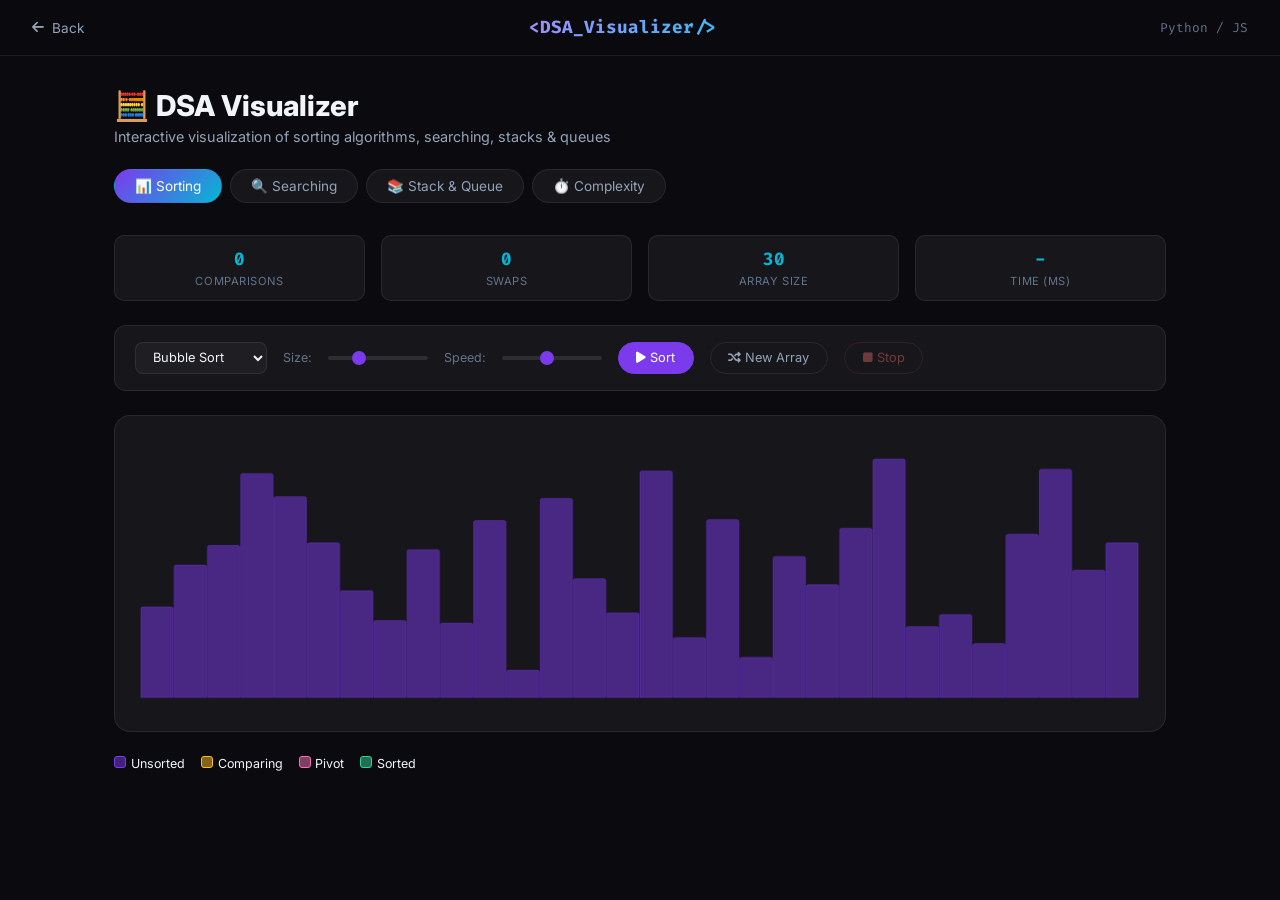
==== projects/dsa-visualizer.html @ 161eb7ef "Initial portfolio commit" ====
<!DOCTYPE html>
<html lang="en">
<head>
  <meta charset="UTF-8"/>
  <meta name="viewport" content="width=device-width, initial-scale=1.0"/>
  <title>DSA Visualizer | Ganesh Kumar</title>
  <link href="https://fonts.googleapis.com/css2?family=Inter:wght@300;400;500;600;700;800&family=Fira+Code:wght@400;500&display=swap" rel="stylesheet"/>
  <link rel="stylesheet" href="https://cdnjs.cloudflare.com/ajax/libs/font-awesome/6.5.1/css/all.min.css"/>
  <style>
    :root{--bg:#0a0a0f;--bg2:#0f0f1a;--card:rgba(255,255,255,0.05);--border:rgba(255,255,255,0.08);--a1:#7c3aed;--a2:#06b6d4;--a3:#f472b6;--text:#f1f5f9;--sub:#94a3b8;--muted:#64748b}
    *{box-sizing:border-box;margin:0;padding:0}
    body{font-family:'Inter',sans-serif;background:var(--bg);color:var(--text);min-height:100vh}
    header{background:rgba(10,10,15,.9);border-bottom:1px solid var(--border);padding:1rem 2rem;display:flex;align-items:center;justify-content:space-between;position:sticky;top:0;z-index:100;-webkit-backdrop-filter:blur(20px);backdrop-filter:blur(20px)}
    .logo{font-family:'Fira Code',monospace;font-size:1.1rem;font-weight:700;background:linear-gradient(135deg,#a78bfa,#38bdf8);-webkit-background-clip:text;background-clip:text;-webkit-text-fill-color:transparent}
    .back-btn{display:flex;align-items:center;gap:.5rem;color:var(--sub);font-size:.85rem;text-decoration:none;transition:color .3s}
    .back-btn:hover{color:var(--a2)}
    main{max-width:1100px;margin:0 auto;padding:2rem 1.5rem}

    .tabs{display:flex;gap:.5rem;margin-bottom:2rem;flex-wrap:wrap}
    .tab{padding:.5rem 1.25rem;border-radius:100px;border:1px solid var(--border);background:var(--card);color:var(--sub);font-size:.85rem;cursor:pointer;transition:all .3s;font-family:'Inter',sans-serif}
    .tab.active,.tab:hover{background:linear-gradient(135deg,var(--a1),var(--a2));color:#fff;border-color:transparent}

    .panel{display:none}.panel.active{display:block}

    /* Controls */
    .ctrl-bar{display:flex;align-items:center;gap:1rem;flex-wrap:wrap;margin-bottom:1.5rem;background:var(--card);border:1px solid var(--border);border-radius:12px;padding:1rem 1.25rem}
    .ctrl-btn{padding:.45rem 1.1rem;border-radius:100px;border:1px solid var(--border);background:none;color:var(--sub);font-size:.8rem;cursor:pointer;transition:all .2s;font-family:'Inter',sans-serif}
    .ctrl-btn:hover,.ctrl-btn.run{background:var(--a1);color:#fff;border-color:var(--a1)}
    .ctrl-btn:disabled{opacity:.4;cursor:not-allowed}
    .ctrl-btn.danger{border-color:rgba(248,113,113,.3);color:#f87171}
    .ctrl-btn.danger:hover{background:#f87171;border-color:#f87171;color:#fff}
    label.ctrl-lbl{font-size:.78rem;color:var(--muted)}
    input[type=range]{-webkit-appearance:none;appearance:none;height:4px;border-radius:100px;background:rgba(255,255,255,.1);cursor:pointer;width:100px}
    input[type=range]::-webkit-slider-thumb{-webkit-appearance:none;appearance:none;width:14px;height:14px;border-radius:50%;background:var(--a1)}

    /* Sorting vis */
    .sort-canvas-wrap{background:var(--card);border:1px solid var(--border);border-radius:16px;padding:1.5rem;margin-bottom:1.5rem;overflow:hidden}
    #sortCanvas{display:block;width:100%}

    /* Code block */
    .code-block{background:#0d1117;border:1px solid var(--border);border-radius:12px;padding:1.25rem;font-family:'Fira Code',monospace;font-size:.8rem;line-height:1.7;overflow-x:auto;position:relative;margin-bottom:1.5rem}
    .code-block pre{white-space:pre;color:#c9d1d9}
    .kw{color:#ff7b72}.fn{color:#d2a8ff}.cm{color:#8b949e;font-style:italic}.str{color:#a5d6ff}.num{color:#79c0ff}.op{color:#ff7b72}

    /* Stats */
    .algo-stats{display:grid;grid-template-columns:repeat(4,1fr);gap:1rem;margin-bottom:1.5rem}
    .a-stat{background:var(--card);border:1px solid var(--border);border-radius:10px;padding:.75rem 1rem;text-align:center}
    .a-val{font-size:1.1rem;font-weight:700;font-family:'Fira Code',monospace;color:var(--a2)}
    .a-lbl{font-size:.7rem;color:var(--muted);text-transform:uppercase;letter-spacing:.05em;margin-top:.2rem}

    /* Search / Linked List / Stack */
    .ds-canvas{background:var(--card);border:1px solid var(--border);border-radius:16px;padding:1.5rem;min-height:200px;display:flex;align-items:center;justify-content:center;flex-wrap:wrap;gap:1rem;margin-bottom:1.5rem}
    .node{display:flex;flex-direction:column;align-items:center;gap:.4rem}
    .node-box{width:54px;height:54px;border-radius:10px;background:rgba(124,58,237,.15);border:2px solid rgba(124,58,237,.4);display:flex;align-items:center;justify-content:center;font-size:1.1rem;font-weight:700;font-family:'Fira Code',monospace;transition:all .4s;color:var(--text)}
    .node-box.comparing{background:rgba(251,191,36,.2);border-color:#fbbf24;color:#fbbf24;transform:scale(1.15)}
    .node-box.found{background:rgba(52,211,153,.2);border-color:#34d399;color:#34d399;transform:scale(1.2)}
    .node-box.pivot{background:rgba(244,114,182,.2);border-color:#f472b6;color:#f472b6}
    .node-idx{font-size:.65rem;color:var(--muted);font-family:'Fira Code',monospace}
    .arrow{color:var(--a2);font-size:1.2rem;display:flex;align-items:center}

    /* Complexity table */
    .complexity-table{width:100%;border-collapse:collapse;font-size:.82rem;background:var(--card);border:1px solid var(--border);border-radius:12px;overflow:hidden}
    .complexity-table th{background:rgba(124,58,237,.1);color:var(--sub);padding:.65rem 1rem;text-align:left;font-weight:600;font-size:.75rem;text-transform:uppercase;letter-spacing:.05em}
    .complexity-table td{padding:.6rem 1rem;border-top:1px solid var(--border);color:var(--sub)}
    .complexity-table td:first-child{color:var(--text);font-weight:600}
    .tc-good{color:#34d399!important}.tc-avg{color:#fbbf24!important}.tc-bad{color:#f87171!important}

    /* Additional Utility Classes */
    .header-sub{font-size:.8rem;color:var(--muted);font-family:'Fira Code',monospace}
    .page-header{margin-bottom:1.5rem}
    .page-title{font-size:1.8rem;font-weight:800;margin-bottom:.3rem}
    .page-subtitle{color:var(--sub);font-size:.9rem}
    .ctrl-select{background:rgba(255,255,255,.04);border:1px solid var(--border);color:var(--text);padding:.4rem .8rem;border-radius:8px;font-family:'Inter',sans-serif;font-size:.8rem}
    .ctrl-input{background:rgba(255,255,255,.04);border:1px solid var(--border);color:var(--text);padding:.4rem .8rem;border-radius:8px;font-family:'Fira Code',monospace;font-size:.8rem;outline:none}
    .input-target{width:120px}
    .input-sq{width:90px}
    .legend-bar{display:flex;gap:1rem;flex-wrap:wrap;font-size:.78rem;margin-bottom:1rem}
    .legend-dot{display:inline-block;width:12px;height:12px;border-radius:3px;margin-right:.3rem}
    .dot-unsorted{background:rgba(124,58,237,.5);border:1px solid var(--a1)}
    .dot-comparing{background:rgba(251,191,36,.5);border:1px solid #fbbf24}
    .dot-pivot{background:rgba(244,114,182,.5);border:1px solid #f472b6}
    .dot-sorted{background:rgba(52,211,153,.5);border:1px solid #34d399}
    .search-vis-container{min-height:140px}
    .search-msg{text-align:center;font-family:'Fira Code',monospace;font-size:.85rem;color:var(--sub);margin-bottom:1rem;min-height:1.5rem}
    .sq-grid{display:grid;grid-template-columns:1fr 1fr;gap:2rem}
    .sec-subheading{font-size:1rem;font-weight:700;margin-bottom:1rem}
    .stack-vis{display:flex;flex-direction:column-reverse;align-items:center;gap:.4rem;min-height:240px;background:var(--card);border:1px solid var(--border);border-radius:12px;padding:1rem;justify-content:flex-start}
    .queue-vis{display:flex;align-items:center;gap:.4rem;min-height:80px;background:var(--card);border:1px solid var(--border);border-radius:12px;padding:1rem;flex-wrap:wrap}
    .sq-msg{text-align:center;font-size:.8rem;color:var(--sub);margin-top:.5rem;font-family:'Fira Code',monospace}
    .op-ref-box{margin-top:1.5rem;padding:1rem;background:var(--card);border:1px solid var(--border);border-radius:12px}
    .op-ref-title{font-size:.8rem;color:var(--muted);margin-bottom:.75rem;font-family:'Fira Code',monospace}
    .op-ref-code{font-family:'Fira Code',monospace;font-size:.78rem;color:#c9d1d9;line-height:1.8}
    .code-kw{color:#ff7b72}
    .code-cm{color:#8b949e}
    .code-fn{color:#d2a8ff}

    @media(max-width:600px){.algo-stats{grid-template-columns:repeat(2,1fr)}.sq-grid{grid-template-columns:1fr}}
  </style>
</head>
<body>
<header>
  <a href="../index.html" class="back-btn"><i class="fas fa-arrow-left"></i> Back</a>
  <span class="logo">&lt;DSA_Visualizer/&gt;</span>
  <span class="header-sub">Python / JS</span>
</header>

<main>
  <div class="page-header">
    <h1 class="page-title">🧮 DSA Visualizer</h1>
    <p class="page-subtitle">Interactive visualization of sorting algorithms, searching, stacks & queues</p>
  </div>

  <div class="tabs">
    <button class="tab active" onclick="switchTab('sort',this)">📊 Sorting</button>
    <button class="tab" onclick="switchTab('search',this)">🔍 Searching</button>
    <button class="tab" onclick="switchTab('stack',this)">📚 Stack & Queue</button>
    <button class="tab" onclick="switchTab('complexity',this)">⏱️ Complexity</button>
  </div>

  <!-- SORTING -->
  <div id="panel-sort" class="panel active">
    <div class="algo-stats">
      <div class="a-stat"><div class="a-val" id="comparisons">0</div><div class="a-lbl">Comparisons</div></div>
      <div class="a-stat"><div class="a-val" id="swaps">0</div><div class="a-lbl">Swaps</div></div>
      <div class="a-stat"><div class="a-val" id="arraySize">30</div><div class="a-lbl">Array Size</div></div>
      <div class="a-stat"><div class="a-val" id="sortTime">-</div><div class="a-lbl">Time (ms)</div></div>
    </div>
    <div class="ctrl-bar">
      <select id="algoSelect" class="ctrl-select" title="Sorting Algorithm">
        <option value="bubble">Bubble Sort</option>
        <option value="selection">Selection Sort</option>
        <option value="insertion">Insertion Sort</option>
        <option value="merge">Merge Sort</option>
        <option value="quick">Quick Sort</option>
      </select>
      <label for="sizeRange" class="ctrl-lbl">Size:</label>
      <input type="range" id="sizeRange" min="10" max="80" value="30" title="Array Size" placeholder="30" oninput="document.getElementById('arraySize').textContent=this.value;generateArray()"/>
      <label for="speedRange" class="ctrl-lbl">Speed:</label>
      <input type="range" id="speedRange" min="1" max="10" value="5" title="Animation Speed" placeholder="5"/>
      <button class="ctrl-btn run" id="btnSort" onclick="startSort()"><i class="fas fa-play"></i> Sort</button>
      <button class="ctrl-btn" onclick="generateArray()"><i class="fas fa-random"></i> New Array</button>
      <button class="ctrl-btn danger" id="btnStop" onclick="stopSort()" disabled><i class="fas fa-stop"></i> Stop</button>
    </div>
    <div class="sort-canvas-wrap"><canvas id="sortCanvas" height="280"></canvas></div>
    <div class="legend-bar">
      <span><span class="legend-dot dot-unsorted"></span>Unsorted</span>
      <span><span class="legend-dot dot-comparing"></span>Comparing</span>
      <span><span class="legend-dot dot-pivot"></span>Pivot</span>
      <span><span class="legend-dot dot-sorted"></span>Sorted</span>
    </div>
  </div>

  <!-- SEARCHING -->
  <div id="panel-search" class="panel">
    <div class="ctrl-bar">
      <select id="searchAlgo" class="ctrl-select" title="Search Algorithm">
        <option value="linear">Linear Search</option>
        <option value="binary">Binary Search</option>
      </select>
      <input id="searchTarget" type="number" placeholder="Target value" title="Target value" class="ctrl-input input-target"/>
      <button class="ctrl-btn run" onclick="startSearch()"><i class="fas fa-search"></i> Search</button>
      <button class="ctrl-btn" onclick="generateSearch()"><i class="fas fa-random"></i> New Array</button>
    </div>
    <div class="ds-canvas search-vis-container" id="searchVis"></div>
    <div id="searchMsg" class="search-msg"></div>
    <div class="code-block"><pre id="searchCode"></pre></div>
  </div>

  <!-- STACK & QUEUE -->
  <div id="panel-stack" class="panel">
    <div class="sq-grid">
      <div>
        <h3 class="sec-subheading">📚 Stack (LIFO)</h3>
        <div class="ctrl-bar">
          <input id="stackInput" type="number" placeholder="Value" title="Stack value" class="ctrl-input input-sq"/>
          <button class="ctrl-btn run" onclick="stackPush()">Push</button>
          <button class="ctrl-btn" onclick="stackPop()">Pop</button>
          <button class="ctrl-btn danger" onclick="stackClear()">Clear</button>
        </div>
        <div id="stackVis" class="stack-vis"></div>
        <div id="stackMsg" class="sq-msg"></div>
      </div>
      <div>
        <h3 class="sec-subheading">🎡 Queue (FIFO)</h3>
        <div class="ctrl-bar">
          <input id="queueInput" type="number" placeholder="Value" title="Queue value" class="ctrl-input input-sq"/>
          <button class="ctrl-btn run" onclick="enqueue()">Enqueue</button>
          <button class="ctrl-btn" onclick="dequeue()">Dequeue</button>
          <button class="ctrl-btn danger" onclick="queueClear()">Clear</button>
        </div>
        <div id="queueVis" class="queue-vis"></div>
        <div id="queueMsg" class="sq-msg"></div>
        <div class="op-ref-box">
          <div class="op-ref-title">// Stack operations</div>
          <div class="op-ref-code">
            <span class="code-kw">push</span>(x) → O(1)<br>
            <span class="code-kw">pop</span>() → O(1)<br>
            <span class="code-kw">peek</span>() → O(1)<br>
            <span class="code-kw">isEmpty</span>() → O(1)<br><br>
            <span class="code-cm">// Queue operations</span><br>
            <span class="code-fn">enqueue</span>(x) → O(1)<br>
            <span class="code-fn">dequeue</span>() → O(1)<br>
            <span class="code-fn">front</span>() → O(1)
          </div>
        </div>
      </div>
    </div>
  </div>

  <!-- COMPLEXITY -->
  <div id="panel-complexity" class="panel">
    <h3 class="sec-subheading">⏱️ Algorithm Complexity Reference</h3>
    <table class="complexity-table">
      <thead><tr><th>Algorithm</th><th>Best</th><th>Average</th><th>Worst</th><th>Space</th><th>Stable</th></tr></thead>
      <tbody>
        <tr><td>Bubble Sort</td><td class="tc-good">O(n)</td><td class="tc-bad">O(n²)</td><td class="tc-bad">O(n²)</td><td class="tc-good">O(1)</td><td>Yes</td></tr>
        <tr><td>Selection Sort</td><td class="tc-bad">O(n²)</td><td class="tc-bad">O(n²)</td><td class="tc-bad">O(n²)</td><td class="tc-good">O(1)</td><td>No</td></tr>
        <tr><td>Insertion Sort</td><td class="tc-good">O(n)</td><td class="tc-bad">O(n²)</td><td class="tc-bad">O(n²)</td><td class="tc-good">O(1)</td><td>Yes</td></tr>
        <tr><td>Merge Sort</td><td class="tc-avg">O(n log n)</td><td class="tc-avg">O(n log n)</td><td class="tc-avg">O(n log n)</td><td class="tc-avg">O(n)</td><td>Yes</td></tr>
        <tr><td>Quick Sort</td><td class="tc-avg">O(n log n)</td><td class="tc-avg">O(n log n)</td><td class="tc-bad">O(n²)</td><td class="tc-avg">O(log n)</td><td>No</td></tr>
        <tr><td>Linear Search</td><td class="tc-good">O(1)</td><td class="tc-avg">O(n)</td><td class="tc-bad">O(n)</td><td class="tc-good">O(1)</td><td>-</td></tr>
        <tr><td>Binary Search</td><td class="tc-good">O(1)</td><td class="tc-avg">O(log n)</td><td class="tc-avg">O(log n)</td><td class="tc-good">O(1)</td><td>-</td></tr>
        <tr><td>Stack Push/Pop</td><td class="tc-good">O(1)</td><td class="tc-good">O(1)</td><td class="tc-good">O(1)</td><td class="tc-avg">O(n)</td><td>-</td></tr>
        <tr><td>Queue Enq/Deq</td><td class="tc-good">O(1)</td><td class="tc-good">O(1)</td><td class="tc-good">O(1)</td><td class="tc-avg">O(n)</td><td>-</td></tr>
      </tbody>
    </table>
  </div>
</main>

<script>
// ---- TAB ----
function switchTab(id, btn) {
  document.querySelectorAll('.panel').forEach(p => p.classList.remove('active'));
  document.querySelectorAll('.tab').forEach(b => b.classList.remove('active'));
  document.getElementById('panel-'+id).classList.add('active');
  btn.classList.add('active');
}

// ---- SORTING ----
let arr = [], sortRunning = false, stopFlag = false;
let cmp = 0, sw = 0;

function generateArray() {
  const n = +document.getElementById('sizeRange').value;
  arr = Array.from({length:n}, () => Math.floor(Math.random() * 260) + 20);
  cmp = 0; sw = 0;
  document.getElementById('comparisons').textContent = '0';
  document.getElementById('swaps').textContent = '0';
  document.getElementById('sortTime').textContent = '-';
  drawBars(arr, [], [], []);
}

function drawBars(a, comparing, pivots, sorted) {
  const canvas = document.getElementById('sortCanvas');
  const W = canvas.parentElement.clientWidth || 700;
  canvas.width = W; canvas.height = 280;
  const ctx = canvas.getContext('2d');
  ctx.clearRect(0, 0, W, 280);
  const bw = (W - 4) / a.length;
  const maxV = Math.max(...a);
  a.forEach((v, i) => {
    const h = (v / maxV) * 250;
    const x = 2 + i * bw;
    const y = 270 - h;
    let clr = 'rgba(124,58,237,0.5)';
    if (sorted.includes(i)) clr = 'rgba(52,211,153,0.6)';
    else if (pivots.includes(i)) clr = 'rgba(244,114,182,0.6)';
    else if (comparing.includes(i)) clr = 'rgba(251,191,36,0.6)';
    ctx.fillStyle = clr;
    ctx.beginPath(); ctx.roundRect(x, y, Math.max(bw-1,1), h, [2,2,0,0]); ctx.fill();
    const stroke = sorted.includes(i)?'#34d399':pivots.includes(i)?'#f472b6':comparing.includes(i)?'#fbbf24':'rgba(124,58,237,0.4)';
    ctx.strokeStyle = stroke; ctx.lineWidth = 1;
    ctx.beginPath(); ctx.roundRect(x, y, Math.max(bw-1,1), h, [2,2,0,0]); ctx.stroke();
  });
}

function delay() { return new Promise(r => setTimeout(r, 110 - (+document.getElementById('speedRange').value * 10))); }

async function startSort() {
  if (sortRunning) return;
  const algo = document.getElementById('algoSelect').value;
  sortRunning = true; stopFlag = false;
  document.getElementById('btnSort').disabled = true;
  document.getElementById('btnStop').disabled = false;
  cmp = 0; sw = 0;
  const start = performance.now();
  const a = [...arr];
  const sorted = new Set();
  if (algo === 'bubble') await bubbleSort(a, sorted);
  else if (algo === 'selection') await selectionSort(a, sorted);
  else if (algo === 'insertion') await insertionSort(a, sorted);
  else if (algo === 'merge') { await mergeSort(a, 0, a.length-1, sorted); arr = a; }
  else if (algo === 'quick') { await quickSort(a, 0, a.length-1, sorted); arr = a; }
  if (!stopFlag) {
    arr = a;
    document.getElementById('sortTime').textContent = (performance.now()-start).toFixed(1);
    drawBars(arr, [], [], Array.from({length:arr.length},(_,i)=>i));
  }
  sortRunning = false;
  document.getElementById('btnSort').disabled = false;
  document.getElementById('btnStop').disabled = true;
}

function stopSort() { stopFlag = true; }

async function bubbleSort(a, sorted) {
  for (let i = 0; i < a.length && !stopFlag; i++) {
    for (let j = 0; j < a.length-i-1 && !stopFlag; j++) {
      cmp++; document.getElementById('comparisons').textContent = cmp;
      drawBars(a, [j,j+1], [], Array.from(sorted));
      await delay();
      if (a[j] > a[j+1]) { [a[j],a[j+1]]=[a[j+1],a[j]]; sw++; document.getElementById('swaps').textContent=sw; }
    }
    sorted.add(a.length-i-1);
  }
}

async function selectionSort(a, sorted) {
  for (let i = 0; i < a.length && !stopFlag; i++) {
    let minIdx = i;
    for (let j = i+1; j < a.length && !stopFlag; j++) {
      cmp++; document.getElementById('comparisons').textContent = cmp;
      drawBars(a, [j, minIdx], [], Array.from(sorted));
      await delay();
      if (a[j] < a[minIdx]) minIdx = j;
    }
    if (minIdx !== i) { [a[i],a[minIdx]]=[a[minIdx],a[i]]; sw++; document.getElementById('swaps').textContent=sw; }
    sorted.add(i);
  }
}

async function insertionSort(a, sorted) {
  sorted.add(0);
  for (let i = 1; i < a.length && !stopFlag; i++) {
    let key = a[i]; let j = i-1;
    while (j >= 0 && a[j] > key && !stopFlag) {
      cmp++; sw++; document.getElementById('comparisons').textContent=cmp; document.getElementById('swaps').textContent=sw;
      a[j+1] = a[j]; j--;
      drawBars(a, [j+1, i], [], Array.from(sorted)); await delay();
    }
    a[j+1] = key; sorted.add(i);
  }
}

async function mergeSort(a, l, r, sorted) {
  if (l >= r || stopFlag) return;
  const m = Math.floor((l+r)/2);
  await mergeSort(a, l, m, sorted);
  await mergeSort(a, m+1, r, sorted);
  const left = a.slice(l, m+1), right = a.slice(m+1, r+1);
  let i=0,j=0,k=l;
  while (i<left.length && j<right.length && !stopFlag) {
    cmp++; document.getElementById('comparisons').textContent=cmp;
    drawBars(a,[k],[],Array.from(sorted)); await delay();
    if (left[i]<=right[j]) a[k++]=left[i++]; else a[k++]=right[j++];
    sw++; document.getElementById('swaps').textContent=sw;
  }
  while (i<left.length && !stopFlag) a[k++]=left[i++];
  while (j<right.length && !stopFlag) a[k++]=right[j++];
  for (let x=l;x<=r;x++) sorted.add(x);
}

async function quickSort(a, lo, hi, sorted) {
  if (lo >= hi || stopFlag) return;
  let pivot = a[hi], i = lo-1;
  drawBars(a,[],[hi],Array.from(sorted)); await delay();
  for (let j=lo; j<hi && !stopFlag; j++) {
    cmp++; document.getElementById('comparisons').textContent=cmp;
    drawBars(a,[j],[hi],Array.from(sorted)); await delay();
    if (a[j]<pivot) { i++; [a[i],a[j]]=[a[j],a[i]]; sw++; document.getElementById('swaps').textContent=sw; }
  }
  [a[i+1],a[hi]]=[a[hi],a[i+1]]; sw++; document.getElementById('swaps').textContent=sw;
  sorted.add(i+1);
  await quickSort(a, lo, i, sorted);
  await quickSort(a, i+2, hi, sorted);
}

// ---- SEARCHING ----
let searchArr = [];
function generateSearch() {
  searchArr = Array.from({length:16},()=>Math.floor(Math.random()*100)+1).sort((a,b)=>a-b);
  renderSearchVis(searchArr,[],[]);
  document.getElementById('searchMsg').textContent='';
  document.getElementById('searchCode').textContent='// Select an algorithm and enter a target value to search';
}

function renderSearchVis(arr, comparing, found) {
  document.getElementById('searchVis').innerHTML = arr.map((v,i) => {
    let cls=''; if(found.includes(i)) cls='found'; else if(comparing.includes(i)) cls='comparing';
    return `<div class="node"><div class="node-box ${cls}">${v}</div><div class="node-idx">[${i}]</div></div>`;
  }).join('');
}

async function startSearch() {
  const target = +document.getElementById('searchTarget').value;
  if (!target) return;
  const algo = document.getElementById('searchAlgo').value;
  const a = searchArr;
  const codes = {
    linear:`# Linear Search — O(n)\ndef linear_search(arr, target):\n    for i in range(len(arr)):\n        if arr[i] == target:  # compare\n            return i\n    return -1`,
    binary:`# Binary Search — O(log n)\ndef binary_search(arr, target):\n    lo, hi = 0, len(arr) - 1\n    while lo <= hi:\n        mid = (lo + hi) // 2\n        if arr[mid] == target:\n            return mid\n        elif arr[mid] < target:\n            lo = mid + 1\n        else:\n            hi = mid - 1\n    return -1`
  };
  document.getElementById('searchCode').textContent = codes[algo];

  if (algo === 'linear') {
    let found = false;
    for (let i=0; i<a.length; i++) {
      renderSearchVis(a,[i],[]);
      await new Promise(r=>setTimeout(r,350));
      if (a[i]===target) { renderSearchVis(a,[],[i]); document.getElementById('searchMsg').textContent=`✅ Found ${target} at index [${i}]`; found=true; break; }
    }
    if (!found) { renderSearchVis(a,[],[]); document.getElementById('searchMsg').textContent=`❌ ${target} not found in array`; }
  } else {
    let lo=0, hi=a.length-1, found=false;
    while (lo<=hi) {
      const mid=Math.floor((lo+hi)/2);
      renderSearchVis(a,[lo,mid,hi],[]);
      await new Promise(r=>setTimeout(r,600));
      if (a[mid]===target) { renderSearchVis(a,[],[mid]); document.getElementById('searchMsg').textContent=`✅ Found ${target} at index [${mid}] — Binary Search`; found=true; break; }
      else if (a[mid]<target) lo=mid+1; else hi=mid-1;
    }
    if (!found) { renderSearchVis(a,[],[]); document.getElementById('searchMsg').textContent=`❌ ${target} not found`; }
  }
}

// ---- STACK ----
let stack = [];
function renderStack() {
  const vis = document.getElementById('stackVis');
  vis.innerHTML = stack.length===0
    ? '<div style="color:var(--muted);font-size:.8rem;font-family:Fira Code,monospace">Stack is empty</div>'
    : stack.map((v,i) => {
        const top = i === stack.length-1;
        return `<div class="node-box" style="${top?'border-color:#f472b6;color:#f472b6;background:rgba(244,114,182,.15)':''};width:80px">
          ${v}${top?'<span style="font-size:.55rem;display:block;color:#f472b6">TOP</span>':''}
        </div>`;
      }).reverse().join('');
}
function stackPush() {
  const v = +document.getElementById('stackInput').value;
  if (!v && v!==0) return;
  if (stack.length>=8) { document.getElementById('stackMsg').textContent='Stack overflow!'; return; }
  stack.push(v); renderStack();
  document.getElementById('stackMsg').textContent=`Pushed ${v} → stack size: ${stack.length}`;
  document.getElementById('stackInput').value='';
}
function stackPop() {
  if (!stack.length) { document.getElementById('stackMsg').textContent='Stack underflow!'; return; }
  const v = stack.pop(); renderStack();
  document.getElementById('stackMsg').textContent=`Popped ${v} → stack size: ${stack.length}`;
}
function stackClear() { stack=[]; renderStack(); document.getElementById('stackMsg').textContent='Stack cleared'; }

// ---- QUEUE ----
let queue = [];
function renderQueue() {
  const vis = document.getElementById('queueVis');
  vis.innerHTML = queue.length===0
    ? '<div style="color:var(--muted);font-size:.8rem;font-family:Fira Code,monospace">Queue is empty</div>'
    : queue.map((v,i) => {
        const isFront = i===0, isRear = i===queue.length-1;
        return `<div style="display:flex;align-items:center;gap:.3rem">
          <div class="node-box" style="${isFront?'border-color:#06b6d4;color:#06b6d4;background:rgba(6,182,212,.15)':isRear?'border-color:#f472b6;color:#f472b6;background:rgba(244,114,182,.15)':''};width:54px">
            ${v}${isFront?'<span style="font-size:.5rem;display:block">FRONT</span>':isRear?'<span style="font-size:.5rem;display:block">REAR</span>':''}
          </div>
          ${i<queue.length-1?'<i class="fas fa-arrow-right" style="color:var(--a2);font-size:.7rem"></i>':''}
        </div>`;
      }).join('');
}
function enqueue() {
  const v = +document.getElementById('queueInput').value;
  if (!v && v!==0) return;
  if (queue.length>=8) { document.getElementById('queueMsg').textContent='Queue is full!'; return; }
  queue.push(v); renderQueue();
  document.getElementById('queueMsg').textContent=`Enqueued ${v} at rear → size: ${queue.length}`;
  document.getElementById('queueInput').value='';
}
function dequeue() {
  if (!queue.length) { document.getElementById('queueMsg').textContent='Queue is empty!'; return; }
  const v = queue.shift(); renderQueue();
  document.getElementById('queueMsg').textContent=`Dequeued ${v} from front → size: ${queue.length}`;
}
function queueClear() { queue=[]; renderQueue(); document.getElementById('queueMsg').textContent='Queue cleared'; }

// Init
generateArray();
generateSearch();
renderStack(); renderQueue();
</script>
</body>
</html>
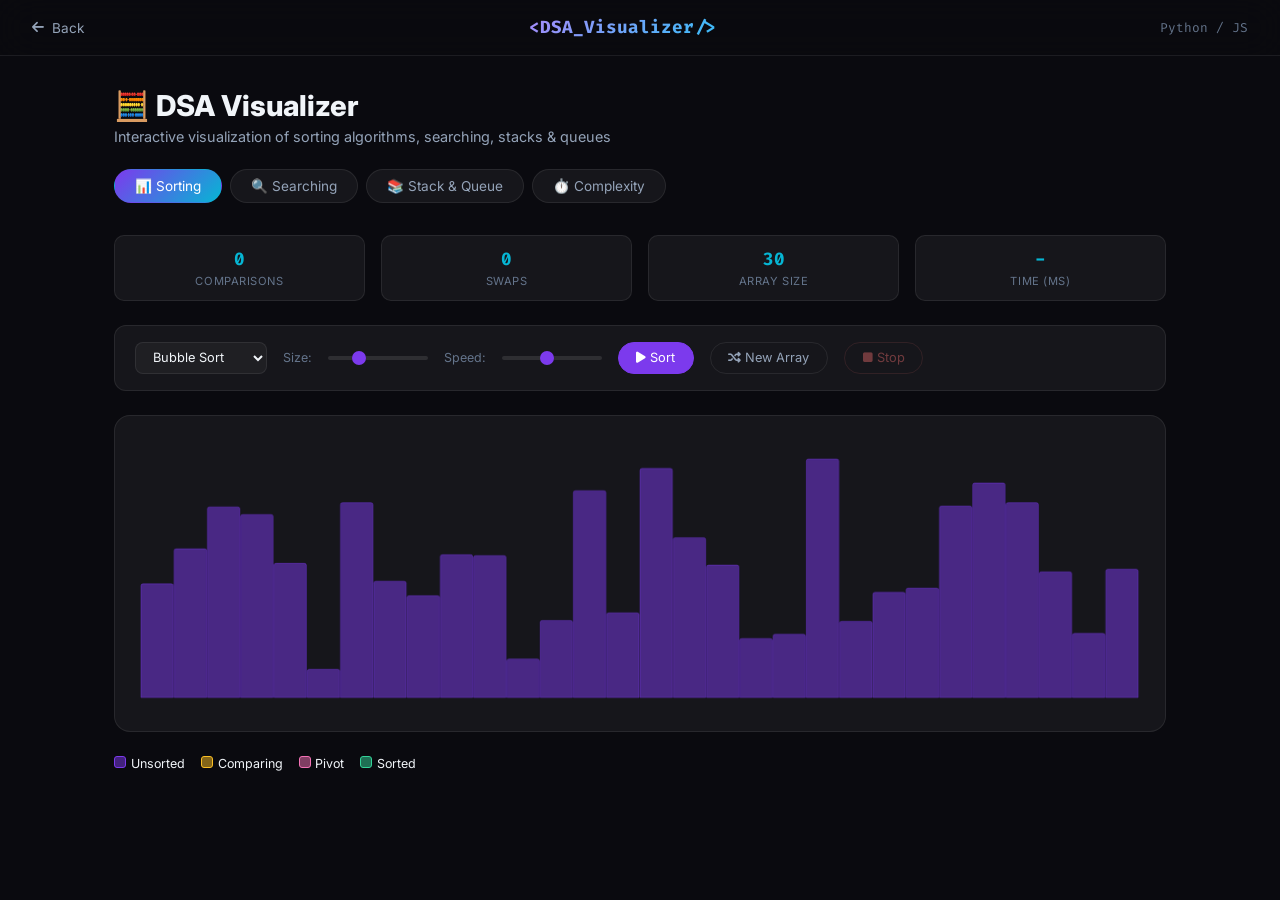
==== commit af218860: "Format code across all portfolio files" ====
--- a/projects/dsa-visualizer.html
+++ b/projects/dsa-visualizer.html
@@ -1,491 +1,1214 @@
-<!DOCTYPE html>
+<!doctype html>
 <html lang="en">
-<head>
-  <meta charset="UTF-8"/>
-  <meta name="viewport" content="width=device-width, initial-scale=1.0"/>
-  <title>DSA Visualizer | Ganesh Kumar</title>
-  <link href="https://fonts.googleapis.com/css2?family=Inter:wght@300;400;500;600;700;800&family=Fira+Code:wght@400;500&display=swap" rel="stylesheet"/>
-  <link rel="stylesheet" href="https://cdnjs.cloudflare.com/ajax/libs/font-awesome/6.5.1/css/all.min.css"/>
-  <style>
-    :root{--bg:#0a0a0f;--bg2:#0f0f1a;--card:rgba(255,255,255,0.05);--border:rgba(255,255,255,0.08);--a1:#7c3aed;--a2:#06b6d4;--a3:#f472b6;--text:#f1f5f9;--sub:#94a3b8;--muted:#64748b}
-    *{box-sizing:border-box;margin:0;padding:0}
-    body{font-family:'Inter',sans-serif;background:var(--bg);color:var(--text);min-height:100vh}
-    header{background:rgba(10,10,15,.9);border-bottom:1px solid var(--border);padding:1rem 2rem;display:flex;align-items:center;justify-content:space-between;position:sticky;top:0;z-index:100;-webkit-backdrop-filter:blur(20px);backdrop-filter:blur(20px)}
-    .logo{font-family:'Fira Code',monospace;font-size:1.1rem;font-weight:700;background:linear-gradient(135deg,#a78bfa,#38bdf8);-webkit-background-clip:text;background-clip:text;-webkit-text-fill-color:transparent}
-    .back-btn{display:flex;align-items:center;gap:.5rem;color:var(--sub);font-size:.85rem;text-decoration:none;transition:color .3s}
-    .back-btn:hover{color:var(--a2)}
-    main{max-width:1100px;margin:0 auto;padding:2rem 1.5rem}
-
-    .tabs{display:flex;gap:.5rem;margin-bottom:2rem;flex-wrap:wrap}
-    .tab{padding:.5rem 1.25rem;border-radius:100px;border:1px solid var(--border);background:var(--card);color:var(--sub);font-size:.85rem;cursor:pointer;transition:all .3s;font-family:'Inter',sans-serif}
-    .tab.active,.tab:hover{background:linear-gradient(135deg,var(--a1),var(--a2));color:#fff;border-color:transparent}
-
-    .panel{display:none}.panel.active{display:block}
-
-    /* Controls */
-    .ctrl-bar{display:flex;align-items:center;gap:1rem;flex-wrap:wrap;margin-bottom:1.5rem;background:var(--card);border:1px solid var(--border);border-radius:12px;padding:1rem 1.25rem}
-    .ctrl-btn{padding:.45rem 1.1rem;border-radius:100px;border:1px solid var(--border);background:none;color:var(--sub);font-size:.8rem;cursor:pointer;transition:all .2s;font-family:'Inter',sans-serif}
-    .ctrl-btn:hover,.ctrl-btn.run{background:var(--a1);color:#fff;border-color:var(--a1)}
-    .ctrl-btn:disabled{opacity:.4;cursor:not-allowed}
-    .ctrl-btn.danger{border-color:rgba(248,113,113,.3);color:#f87171}
-    .ctrl-btn.danger:hover{background:#f87171;border-color:#f87171;color:#fff}
-    label.ctrl-lbl{font-size:.78rem;color:var(--muted)}
-    input[type=range]{-webkit-appearance:none;appearance:none;height:4px;border-radius:100px;background:rgba(255,255,255,.1);cursor:pointer;width:100px}
-    input[type=range]::-webkit-slider-thumb{-webkit-appearance:none;appearance:none;width:14px;height:14px;border-radius:50%;background:var(--a1)}
-
-    /* Sorting vis */
-    .sort-canvas-wrap{background:var(--card);border:1px solid var(--border);border-radius:16px;padding:1.5rem;margin-bottom:1.5rem;overflow:hidden}
-    #sortCanvas{display:block;width:100%}
-
-    /* Code block */
-    .code-block{background:#0d1117;border:1px solid var(--border);border-radius:12px;padding:1.25rem;font-family:'Fira Code',monospace;font-size:.8rem;line-height:1.7;overflow-x:auto;position:relative;margin-bottom:1.5rem}
-    .code-block pre{white-space:pre;color:#c9d1d9}
-    .kw{color:#ff7b72}.fn{color:#d2a8ff}.cm{color:#8b949e;font-style:italic}.str{color:#a5d6ff}.num{color:#79c0ff}.op{color:#ff7b72}
-
-    /* Stats */
-    .algo-stats{display:grid;grid-template-columns:repeat(4,1fr);gap:1rem;margin-bottom:1.5rem}
-    .a-stat{background:var(--card);border:1px solid var(--border);border-radius:10px;padding:.75rem 1rem;text-align:center}
-    .a-val{font-size:1.1rem;font-weight:700;font-family:'Fira Code',monospace;color:var(--a2)}
-    .a-lbl{font-size:.7rem;color:var(--muted);text-transform:uppercase;letter-spacing:.05em;margin-top:.2rem}
-
-    /* Search / Linked List / Stack */
-    .ds-canvas{background:var(--card);border:1px solid var(--border);border-radius:16px;padding:1.5rem;min-height:200px;display:flex;align-items:center;justify-content:center;flex-wrap:wrap;gap:1rem;margin-bottom:1.5rem}
-    .node{display:flex;flex-direction:column;align-items:center;gap:.4rem}
-    .node-box{width:54px;height:54px;border-radius:10px;background:rgba(124,58,237,.15);border:2px solid rgba(124,58,237,.4);display:flex;align-items:center;justify-content:center;font-size:1.1rem;font-weight:700;font-family:'Fira Code',monospace;transition:all .4s;color:var(--text)}
-    .node-box.comparing{background:rgba(251,191,36,.2);border-color:#fbbf24;color:#fbbf24;transform:scale(1.15)}
-    .node-box.found{background:rgba(52,211,153,.2);border-color:#34d399;color:#34d399;transform:scale(1.2)}
-    .node-box.pivot{background:rgba(244,114,182,.2);border-color:#f472b6;color:#f472b6}
-    .node-idx{font-size:.65rem;color:var(--muted);font-family:'Fira Code',monospace}
-    .arrow{color:var(--a2);font-size:1.2rem;display:flex;align-items:center}
-
-    /* Complexity table */
-    .complexity-table{width:100%;border-collapse:collapse;font-size:.82rem;background:var(--card);border:1px solid var(--border);border-radius:12px;overflow:hidden}
-    .complexity-table th{background:rgba(124,58,237,.1);color:var(--sub);padding:.65rem 1rem;text-align:left;font-weight:600;font-size:.75rem;text-transform:uppercase;letter-spacing:.05em}
-    .complexity-table td{padding:.6rem 1rem;border-top:1px solid var(--border);color:var(--sub)}
-    .complexity-table td:first-child{color:var(--text);font-weight:600}
-    .tc-good{color:#34d399!important}.tc-avg{color:#fbbf24!important}.tc-bad{color:#f87171!important}
-
-    /* Additional Utility Classes */
-    .header-sub{font-size:.8rem;color:var(--muted);font-family:'Fira Code',monospace}
-    .page-header{margin-bottom:1.5rem}
-    .page-title{font-size:1.8rem;font-weight:800;margin-bottom:.3rem}
-    .page-subtitle{color:var(--sub);font-size:.9rem}
-    .ctrl-select{background:rgba(255,255,255,.04);border:1px solid var(--border);color:var(--text);padding:.4rem .8rem;border-radius:8px;font-family:'Inter',sans-serif;font-size:.8rem}
-    .ctrl-input{background:rgba(255,255,255,.04);border:1px solid var(--border);color:var(--text);padding:.4rem .8rem;border-radius:8px;font-family:'Fira Code',monospace;font-size:.8rem;outline:none}
-    .input-target{width:120px}
-    .input-sq{width:90px}
-    .legend-bar{display:flex;gap:1rem;flex-wrap:wrap;font-size:.78rem;margin-bottom:1rem}
-    .legend-dot{display:inline-block;width:12px;height:12px;border-radius:3px;margin-right:.3rem}
-    .dot-unsorted{background:rgba(124,58,237,.5);border:1px solid var(--a1)}
-    .dot-comparing{background:rgba(251,191,36,.5);border:1px solid #fbbf24}
-    .dot-pivot{background:rgba(244,114,182,.5);border:1px solid #f472b6}
-    .dot-sorted{background:rgba(52,211,153,.5);border:1px solid #34d399}
-    .search-vis-container{min-height:140px}
-    .search-msg{text-align:center;font-family:'Fira Code',monospace;font-size:.85rem;color:var(--sub);margin-bottom:1rem;min-height:1.5rem}
-    .sq-grid{display:grid;grid-template-columns:1fr 1fr;gap:2rem}
-    .sec-subheading{font-size:1rem;font-weight:700;margin-bottom:1rem}
-    .stack-vis{display:flex;flex-direction:column-reverse;align-items:center;gap:.4rem;min-height:240px;background:var(--card);border:1px solid var(--border);border-radius:12px;padding:1rem;justify-content:flex-start}
-    .queue-vis{display:flex;align-items:center;gap:.4rem;min-height:80px;background:var(--card);border:1px solid var(--border);border-radius:12px;padding:1rem;flex-wrap:wrap}
-    .sq-msg{text-align:center;font-size:.8rem;color:var(--sub);margin-top:.5rem;font-family:'Fira Code',monospace}
-    .op-ref-box{margin-top:1.5rem;padding:1rem;background:var(--card);border:1px solid var(--border);border-radius:12px}
-    .op-ref-title{font-size:.8rem;color:var(--muted);margin-bottom:.75rem;font-family:'Fira Code',monospace}
-    .op-ref-code{font-family:'Fira Code',monospace;font-size:.78rem;color:#c9d1d9;line-height:1.8}
-    .code-kw{color:#ff7b72}
-    .code-cm{color:#8b949e}
-    .code-fn{color:#d2a8ff}
-
-    @media(max-width:600px){.algo-stats{grid-template-columns:repeat(2,1fr)}.sq-grid{grid-template-columns:1fr}}
-  </style>
-</head>
-<body>
-<header>
-  <a href="../index.html" class="back-btn"><i class="fas fa-arrow-left"></i> Back</a>
-  <span class="logo">&lt;DSA_Visualizer/&gt;</span>
-  <span class="header-sub">Python / JS</span>
-</header>
-
-<main>
-  <div class="page-header">
-    <h1 class="page-title">🧮 DSA Visualizer</h1>
-    <p class="page-subtitle">Interactive visualization of sorting algorithms, searching, stacks & queues</p>
-  </div>
-
-  <div class="tabs">
-    <button class="tab active" onclick="switchTab('sort',this)">📊 Sorting</button>
-    <button class="tab" onclick="switchTab('search',this)">🔍 Searching</button>
-    <button class="tab" onclick="switchTab('stack',this)">📚 Stack & Queue</button>
-    <button class="tab" onclick="switchTab('complexity',this)">⏱️ Complexity</button>
-  </div>
-
-  <!-- SORTING -->
-  <div id="panel-sort" class="panel active">
-    <div class="algo-stats">
-      <div class="a-stat"><div class="a-val" id="comparisons">0</div><div class="a-lbl">Comparisons</div></div>
-      <div class="a-stat"><div class="a-val" id="swaps">0</div><div class="a-lbl">Swaps</div></div>
-      <div class="a-stat"><div class="a-val" id="arraySize">30</div><div class="a-lbl">Array Size</div></div>
-      <div class="a-stat"><div class="a-val" id="sortTime">-</div><div class="a-lbl">Time (ms)</div></div>
-    </div>
-    <div class="ctrl-bar">
-      <select id="algoSelect" class="ctrl-select" title="Sorting Algorithm">
-        <option value="bubble">Bubble Sort</option>
-        <option value="selection">Selection Sort</option>
-        <option value="insertion">Insertion Sort</option>
-        <option value="merge">Merge Sort</option>
-        <option value="quick">Quick Sort</option>
-      </select>
-      <label for="sizeRange" class="ctrl-lbl">Size:</label>
-      <input type="range" id="sizeRange" min="10" max="80" value="30" title="Array Size" placeholder="30" oninput="document.getElementById('arraySize').textContent=this.value;generateArray()"/>
-      <label for="speedRange" class="ctrl-lbl">Speed:</label>
-      <input type="range" id="speedRange" min="1" max="10" value="5" title="Animation Speed" placeholder="5"/>
-      <button class="ctrl-btn run" id="btnSort" onclick="startSort()"><i class="fas fa-play"></i> Sort</button>
-      <button class="ctrl-btn" onclick="generateArray()"><i class="fas fa-random"></i> New Array</button>
-      <button class="ctrl-btn danger" id="btnStop" onclick="stopSort()" disabled><i class="fas fa-stop"></i> Stop</button>
-    </div>
-    <div class="sort-canvas-wrap"><canvas id="sortCanvas" height="280"></canvas></div>
-    <div class="legend-bar">
-      <span><span class="legend-dot dot-unsorted"></span>Unsorted</span>
-      <span><span class="legend-dot dot-comparing"></span>Comparing</span>
-      <span><span class="legend-dot dot-pivot"></span>Pivot</span>
-      <span><span class="legend-dot dot-sorted"></span>Sorted</span>
-    </div>
-  </div>
-
-  <!-- SEARCHING -->
-  <div id="panel-search" class="panel">
-    <div class="ctrl-bar">
-      <select id="searchAlgo" class="ctrl-select" title="Search Algorithm">
-        <option value="linear">Linear Search</option>
-        <option value="binary">Binary Search</option>
-      </select>
-      <input id="searchTarget" type="number" placeholder="Target value" title="Target value" class="ctrl-input input-target"/>
-      <button class="ctrl-btn run" onclick="startSearch()"><i class="fas fa-search"></i> Search</button>
-      <button class="ctrl-btn" onclick="generateSearch()"><i class="fas fa-random"></i> New Array</button>
-    </div>
-    <div class="ds-canvas search-vis-container" id="searchVis"></div>
-    <div id="searchMsg" class="search-msg"></div>
-    <div class="code-block"><pre id="searchCode"></pre></div>
-  </div>
-
-  <!-- STACK & QUEUE -->
-  <div id="panel-stack" class="panel">
-    <div class="sq-grid">
-      <div>
-        <h3 class="sec-subheading">📚 Stack (LIFO)</h3>
+  <head>
+    <meta charset="UTF-8" />
+    <meta name="viewport" content="width=device-width, initial-scale=1.0" />
+    <title>DSA Visualizer | Ganesh Kumar</title>
+    <link
+      href="https://fonts.googleapis.com/css2?family=Inter:wght@300;400;500;600;700;800&family=Fira+Code:wght@400;500&display=swap"
+      rel="stylesheet"
+    />
+    <link
+      rel="stylesheet"
+      href="https://cdnjs.cloudflare.com/ajax/libs/font-awesome/6.5.1/css/all.min.css"
+    />
+    <style>
+      :root {
+        --bg: #0a0a0f;
+        --bg2: #0f0f1a;
+        --card: rgba(255, 255, 255, 0.05);
+        --border: rgba(255, 255, 255, 0.08);
+        --a1: #7c3aed;
+        --a2: #06b6d4;
+        --a3: #f472b6;
+        --text: #f1f5f9;
+        --sub: #94a3b8;
+        --muted: #64748b;
+      }
+      * {
+        box-sizing: border-box;
+        margin: 0;
+        padding: 0;
+      }
+      body {
+        font-family: "Inter", sans-serif;
+        background: var(--bg);
+        color: var(--text);
+        min-height: 100vh;
+      }
+      header {
+        background: rgba(10, 10, 15, 0.9);
+        border-bottom: 1px solid var(--border);
+        padding: 1rem 2rem;
+        display: flex;
+        align-items: center;
+        justify-content: space-between;
+        position: sticky;
+        top: 0;
+        z-index: 100;
+        -webkit-backdrop-filter: blur(20px);
+        backdrop-filter: blur(20px);
+      }
+      .logo {
+        font-family: "Fira Code", monospace;
+        font-size: 1.1rem;
+        font-weight: 700;
+        background: linear-gradient(135deg, #a78bfa, #38bdf8);
+        -webkit-background-clip: text;
+        background-clip: text;
+        -webkit-text-fill-color: transparent;
+      }
+      .back-btn {
+        display: flex;
+        align-items: center;
+        gap: 0.5rem;
+        color: var(--sub);
+        font-size: 0.85rem;
+        text-decoration: none;
+        transition: color 0.3s;
+      }
+      .back-btn:hover {
+        color: var(--a2);
+      }
+      main {
+        max-width: 1100px;
+        margin: 0 auto;
+        padding: 2rem 1.5rem;
+      }
+
+      .tabs {
+        display: flex;
+        gap: 0.5rem;
+        margin-bottom: 2rem;
+        flex-wrap: wrap;
+      }
+      .tab {
+        padding: 0.5rem 1.25rem;
+        border-radius: 100px;
+        border: 1px solid var(--border);
+        background: var(--card);
+        color: var(--sub);
+        font-size: 0.85rem;
+        cursor: pointer;
+        transition: all 0.3s;
+        font-family: "Inter", sans-serif;
+      }
+      .tab.active,
+      .tab:hover {
+        background: linear-gradient(135deg, var(--a1), var(--a2));
+        color: #fff;
+        border-color: transparent;
+      }
+
+      .panel {
+        display: none;
+      }
+      .panel.active {
+        display: block;
+      }
+
+      /* Controls */
+      .ctrl-bar {
+        display: flex;
+        align-items: center;
+        gap: 1rem;
+        flex-wrap: wrap;
+        margin-bottom: 1.5rem;
+        background: var(--card);
+        border: 1px solid var(--border);
+        border-radius: 12px;
+        padding: 1rem 1.25rem;
+      }
+      .ctrl-btn {
+        padding: 0.45rem 1.1rem;
+        border-radius: 100px;
+        border: 1px solid var(--border);
+        background: none;
+        color: var(--sub);
+        font-size: 0.8rem;
+        cursor: pointer;
+        transition: all 0.2s;
+        font-family: "Inter", sans-serif;
+      }
+      .ctrl-btn:hover,
+      .ctrl-btn.run {
+        background: var(--a1);
+        color: #fff;
+        border-color: var(--a1);
+      }
+      .ctrl-btn:disabled {
+        opacity: 0.4;
+        cursor: not-allowed;
+      }
+      .ctrl-btn.danger {
+        border-color: rgba(248, 113, 113, 0.3);
+        color: #f87171;
+      }
+      .ctrl-btn.danger:hover {
+        background: #f87171;
+        border-color: #f87171;
+        color: #fff;
+      }
+      label.ctrl-lbl {
+        font-size: 0.78rem;
+        color: var(--muted);
+      }
+      input[type="range"] {
+        -webkit-appearance: none;
+        appearance: none;
+        height: 4px;
+        border-radius: 100px;
+        background: rgba(255, 255, 255, 0.1);
+        cursor: pointer;
+        width: 100px;
+      }
+      input[type="range"]::-webkit-slider-thumb {
+        -webkit-appearance: none;
+        appearance: none;
+        width: 14px;
+        height: 14px;
+        border-radius: 50%;
+        background: var(--a1);
+      }
+
+      /* Sorting vis */
+      .sort-canvas-wrap {
+        background: var(--card);
+        border: 1px solid var(--border);
+        border-radius: 16px;
+        padding: 1.5rem;
+        margin-bottom: 1.5rem;
+        overflow: hidden;
+      }
+      #sortCanvas {
+        display: block;
+        width: 100%;
+      }
+
+      /* Code block */
+      .code-block {
+        background: #0d1117;
+        border: 1px solid var(--border);
+        border-radius: 12px;
+        padding: 1.25rem;
+        font-family: "Fira Code", monospace;
+        font-size: 0.8rem;
+        line-height: 1.7;
+        overflow-x: auto;
+        position: relative;
+        margin-bottom: 1.5rem;
+      }
+      .code-block pre {
+        white-space: pre;
+        color: #c9d1d9;
+      }
+      .kw {
+        color: #ff7b72;
+      }
+      .fn {
+        color: #d2a8ff;
+      }
+      .cm {
+        color: #8b949e;
+        font-style: italic;
+      }
+      .str {
+        color: #a5d6ff;
+      }
+      .num {
+        color: #79c0ff;
+      }
+      .op {
+        color: #ff7b72;
+      }
+
+      /* Stats */
+      .algo-stats {
+        display: grid;
+        grid-template-columns: repeat(4, 1fr);
+        gap: 1rem;
+        margin-bottom: 1.5rem;
+      }
+      .a-stat {
+        background: var(--card);
+        border: 1px solid var(--border);
+        border-radius: 10px;
+        padding: 0.75rem 1rem;
+        text-align: center;
+      }
+      .a-val {
+        font-size: 1.1rem;
+        font-weight: 700;
+        font-family: "Fira Code", monospace;
+        color: var(--a2);
+      }
+      .a-lbl {
+        font-size: 0.7rem;
+        color: var(--muted);
+        text-transform: uppercase;
+        letter-spacing: 0.05em;
+        margin-top: 0.2rem;
+      }
+
+      /* Search / Linked List / Stack */
+      .ds-canvas {
+        background: var(--card);
+        border: 1px solid var(--border);
+        border-radius: 16px;
+        padding: 1.5rem;
+        min-height: 200px;
+        display: flex;
+        align-items: center;
+        justify-content: center;
+        flex-wrap: wrap;
+        gap: 1rem;
+        margin-bottom: 1.5rem;
+      }
+      .node {
+        display: flex;
+        flex-direction: column;
+        align-items: center;
+        gap: 0.4rem;
+      }
+      .node-box {
+        width: 54px;
+        height: 54px;
+        border-radius: 10px;
+        background: rgba(124, 58, 237, 0.15);
+        border: 2px solid rgba(124, 58, 237, 0.4);
+        display: flex;
+        align-items: center;
+        justify-content: center;
+        font-size: 1.1rem;
+        font-weight: 700;
+        font-family: "Fira Code", monospace;
+        transition: all 0.4s;
+        color: var(--text);
+      }
+      .node-box.comparing {
+        background: rgba(251, 191, 36, 0.2);
+        border-color: #fbbf24;
+        color: #fbbf24;
+        transform: scale(1.15);
+      }
+      .node-box.found {
+        background: rgba(52, 211, 153, 0.2);
+        border-color: #34d399;
+        color: #34d399;
+        transform: scale(1.2);
+      }
+      .node-box.pivot {
+        background: rgba(244, 114, 182, 0.2);
+        border-color: #f472b6;
+        color: #f472b6;
+      }
+      .node-idx {
+        font-size: 0.65rem;
+        color: var(--muted);
+        font-family: "Fira Code", monospace;
+      }
+      .arrow {
+        color: var(--a2);
+        font-size: 1.2rem;
+        display: flex;
+        align-items: center;
+      }
+
+      /* Complexity table */
+      .complexity-table {
+        width: 100%;
+        border-collapse: collapse;
+        font-size: 0.82rem;
+        background: var(--card);
+        border: 1px solid var(--border);
+        border-radius: 12px;
+        overflow: hidden;
+      }
+      .complexity-table th {
+        background: rgba(124, 58, 237, 0.1);
+        color: var(--sub);
+        padding: 0.65rem 1rem;
+        text-align: left;
+        font-weight: 600;
+        font-size: 0.75rem;
+        text-transform: uppercase;
+        letter-spacing: 0.05em;
+      }
+      .complexity-table td {
+        padding: 0.6rem 1rem;
+        border-top: 1px solid var(--border);
+        color: var(--sub);
+      }
+      .complexity-table td:first-child {
+        color: var(--text);
+        font-weight: 600;
+      }
+      .tc-good {
+        color: #34d399 !important;
+      }
+      .tc-avg {
+        color: #fbbf24 !important;
+      }
+      .tc-bad {
+        color: #f87171 !important;
+      }
+
+      /* Additional Utility Classes */
+      .header-sub {
+        font-size: 0.8rem;
+        color: var(--muted);
+        font-family: "Fira Code", monospace;
+      }
+      .page-header {
+        margin-bottom: 1.5rem;
+      }
+      .page-title {
+        font-size: 1.8rem;
+        font-weight: 800;
+        margin-bottom: 0.3rem;
+      }
+      .page-subtitle {
+        color: var(--sub);
+        font-size: 0.9rem;
+      }
+      .ctrl-select {
+        background: rgba(255, 255, 255, 0.04);
+        border: 1px solid var(--border);
+        color: var(--text);
+        padding: 0.4rem 0.8rem;
+        border-radius: 8px;
+        font-family: "Inter", sans-serif;
+        font-size: 0.8rem;
+      }
+      .ctrl-input {
+        background: rgba(255, 255, 255, 0.04);
+        border: 1px solid var(--border);
+        color: var(--text);
+        padding: 0.4rem 0.8rem;
+        border-radius: 8px;
+        font-family: "Fira Code", monospace;
+        font-size: 0.8rem;
+        outline: none;
+      }
+      .input-target {
+        width: 120px;
+      }
+      .input-sq {
+        width: 90px;
+      }
+      .legend-bar {
+        display: flex;
+        gap: 1rem;
+        flex-wrap: wrap;
+        font-size: 0.78rem;
+        margin-bottom: 1rem;
+      }
+      .legend-dot {
+        display: inline-block;
+        width: 12px;
+        height: 12px;
+        border-radius: 3px;
+        margin-right: 0.3rem;
+      }
+      .dot-unsorted {
+        background: rgba(124, 58, 237, 0.5);
+        border: 1px solid var(--a1);
+      }
+      .dot-comparing {
+        background: rgba(251, 191, 36, 0.5);
+        border: 1px solid #fbbf24;
+      }
+      .dot-pivot {
+        background: rgba(244, 114, 182, 0.5);
+        border: 1px solid #f472b6;
+      }
+      .dot-sorted {
+        background: rgba(52, 211, 153, 0.5);
+        border: 1px solid #34d399;
+      }
+      .search-vis-container {
+        min-height: 140px;
+      }
+      .search-msg {
+        text-align: center;
+        font-family: "Fira Code", monospace;
+        font-size: 0.85rem;
+        color: var(--sub);
+        margin-bottom: 1rem;
+        min-height: 1.5rem;
+      }
+      .sq-grid {
+        display: grid;
+        grid-template-columns: 1fr 1fr;
+        gap: 2rem;
+      }
+      .sec-subheading {
+        font-size: 1rem;
+        font-weight: 700;
+        margin-bottom: 1rem;
+      }
+      .stack-vis {
+        display: flex;
+        flex-direction: column-reverse;
+        align-items: center;
+        gap: 0.4rem;
+        min-height: 240px;
+        background: var(--card);
+        border: 1px solid var(--border);
+        border-radius: 12px;
+        padding: 1rem;
+        justify-content: flex-start;
+      }
+      .queue-vis {
+        display: flex;
+        align-items: center;
+        gap: 0.4rem;
+        min-height: 80px;
+        background: var(--card);
+        border: 1px solid var(--border);
+        border-radius: 12px;
+        padding: 1rem;
+        flex-wrap: wrap;
+      }
+      .sq-msg {
+        text-align: center;
+        font-size: 0.8rem;
+        color: var(--sub);
+        margin-top: 0.5rem;
+        font-family: "Fira Code", monospace;
+      }
+      .op-ref-box {
+        margin-top: 1.5rem;
+        padding: 1rem;
+        background: var(--card);
+        border: 1px solid var(--border);
+        border-radius: 12px;
+      }
+      .op-ref-title {
+        font-size: 0.8rem;
+        color: var(--muted);
+        margin-bottom: 0.75rem;
+        font-family: "Fira Code", monospace;
+      }
+      .op-ref-code {
+        font-family: "Fira Code", monospace;
+        font-size: 0.78rem;
+        color: #c9d1d9;
+        line-height: 1.8;
+      }
+      .code-kw {
+        color: #ff7b72;
+      }
+      .code-cm {
+        color: #8b949e;
+      }
+      .code-fn {
+        color: #d2a8ff;
+      }
+
+      @media (max-width: 600px) {
+        .algo-stats {
+          grid-template-columns: repeat(2, 1fr);
+        }
+        .sq-grid {
+          grid-template-columns: 1fr;
+        }
+      }
+    </style>
+  </head>
+  <body>
+    <header>
+      <a href="../index.html" class="back-btn"
+        ><i class="fas fa-arrow-left"></i> Back</a
+      >
+      <span class="logo">&lt;DSA_Visualizer/&gt;</span>
+      <span class="header-sub">Python / JS</span>
+    </header>
+
+    <main>
+      <div class="page-header">
+        <h1 class="page-title">🧮 DSA Visualizer</h1>
+        <p class="page-subtitle">
+          Interactive visualization of sorting algorithms, searching, stacks &
+          queues
+        </p>
+      </div>
+
+      <div class="tabs">
+        <button class="tab active" onclick="switchTab('sort', this)">
+          📊 Sorting
+        </button>
+        <button class="tab" onclick="switchTab('search', this)">
+          🔍 Searching
+        </button>
+        <button class="tab" onclick="switchTab('stack', this)">
+          📚 Stack & Queue
+        </button>
+        <button class="tab" onclick="switchTab('complexity', this)">
+          ⏱️ Complexity
+        </button>
+      </div>
+
+      <!-- SORTING -->
+      <div id="panel-sort" class="panel active">
+        <div class="algo-stats">
+          <div class="a-stat">
+            <div class="a-val" id="comparisons">0</div>
+            <div class="a-lbl">Comparisons</div>
+          </div>
+          <div class="a-stat">
+            <div class="a-val" id="swaps">0</div>
+            <div class="a-lbl">Swaps</div>
+          </div>
+          <div class="a-stat">
+            <div class="a-val" id="arraySize">30</div>
+            <div class="a-lbl">Array Size</div>
+          </div>
+          <div class="a-stat">
+            <div class="a-val" id="sortTime">-</div>
+            <div class="a-lbl">Time (ms)</div>
+          </div>
+        </div>
         <div class="ctrl-bar">
-          <input id="stackInput" type="number" placeholder="Value" title="Stack value" class="ctrl-input input-sq"/>
-          <button class="ctrl-btn run" onclick="stackPush()">Push</button>
-          <button class="ctrl-btn" onclick="stackPop()">Pop</button>
-          <button class="ctrl-btn danger" onclick="stackClear()">Clear</button>
+          <select id="algoSelect" class="ctrl-select" title="Sorting Algorithm">
+            <option value="bubble">Bubble Sort</option>
+            <option value="selection">Selection Sort</option>
+            <option value="insertion">Insertion Sort</option>
+            <option value="merge">Merge Sort</option>
+            <option value="quick">Quick Sort</option>
+          </select>
+          <label for="sizeRange" class="ctrl-lbl">Size:</label>
+          <input
+            type="range"
+            id="sizeRange"
+            min="10"
+            max="80"
+            value="30"
+            title="Array Size"
+            placeholder="30"
+            oninput="
+              document.getElementById('arraySize').textContent = this.value;
+              generateArray();
+            "
+          />
+          <label for="speedRange" class="ctrl-lbl">Speed:</label>
+          <input
+            type="range"
+            id="speedRange"
+            min="1"
+            max="10"
+            value="5"
+            title="Animation Speed"
+            placeholder="5"
+          />
+          <button class="ctrl-btn run" id="btnSort" onclick="startSort()">
+            <i class="fas fa-play"></i> Sort
+          </button>
+          <button class="ctrl-btn" onclick="generateArray()">
+            <i class="fas fa-random"></i> New Array
+          </button>
+          <button
+            class="ctrl-btn danger"
+            id="btnStop"
+            onclick="stopSort()"
+            disabled
+          >
+            <i class="fas fa-stop"></i> Stop
+          </button>
         </div>
-        <div id="stackVis" class="stack-vis"></div>
-        <div id="stackMsg" class="sq-msg"></div>
+        <div class="sort-canvas-wrap">
+          <canvas id="sortCanvas" height="280"></canvas>
+        </div>
+        <div class="legend-bar">
+          <span><span class="legend-dot dot-unsorted"></span>Unsorted</span>
+          <span><span class="legend-dot dot-comparing"></span>Comparing</span>
+          <span><span class="legend-dot dot-pivot"></span>Pivot</span>
+          <span><span class="legend-dot dot-sorted"></span>Sorted</span>
+        </div>
       </div>
-      <div>
-        <h3 class="sec-subheading">🎡 Queue (FIFO)</h3>
+
+      <!-- SEARCHING -->
+      <div id="panel-search" class="panel">
         <div class="ctrl-bar">
-          <input id="queueInput" type="number" placeholder="Value" title="Queue value" class="ctrl-input input-sq"/>
-          <button class="ctrl-btn run" onclick="enqueue()">Enqueue</button>
-          <button class="ctrl-btn" onclick="dequeue()">Dequeue</button>
-          <button class="ctrl-btn danger" onclick="queueClear()">Clear</button>
+          <select id="searchAlgo" class="ctrl-select" title="Search Algorithm">
+            <option value="linear">Linear Search</option>
+            <option value="binary">Binary Search</option>
+          </select>
+          <input
+            id="searchTarget"
+            type="number"
+            placeholder="Target value"
+            title="Target value"
+            class="ctrl-input input-target"
+          />
+          <button class="ctrl-btn run" onclick="startSearch()">
+            <i class="fas fa-search"></i> Search
+          </button>
+          <button class="ctrl-btn" onclick="generateSearch()">
+            <i class="fas fa-random"></i> New Array
+          </button>
         </div>
-        <div id="queueVis" class="queue-vis"></div>
-        <div id="queueMsg" class="sq-msg"></div>
-        <div class="op-ref-box">
-          <div class="op-ref-title">// Stack operations</div>
-          <div class="op-ref-code">
-            <span class="code-kw">push</span>(x) → O(1)<br>
-            <span class="code-kw">pop</span>() → O(1)<br>
-            <span class="code-kw">peek</span>() → O(1)<br>
-            <span class="code-kw">isEmpty</span>() → O(1)<br><br>
-            <span class="code-cm">// Queue operations</span><br>
-            <span class="code-fn">enqueue</span>(x) → O(1)<br>
-            <span class="code-fn">dequeue</span>() → O(1)<br>
-            <span class="code-fn">front</span>() → O(1)
+        <div class="ds-canvas search-vis-container" id="searchVis"></div>
+        <div id="searchMsg" class="search-msg"></div>
+        <div class="code-block"><pre id="searchCode"></pre></div>
+      </div>
+
+      <!-- STACK & QUEUE -->
+      <div id="panel-stack" class="panel">
+        <div class="sq-grid">
+          <div>
+            <h3 class="sec-subheading">📚 Stack (LIFO)</h3>
+            <div class="ctrl-bar">
+              <input
+                id="stackInput"
+                type="number"
+                placeholder="Value"
+                title="Stack value"
+                class="ctrl-input input-sq"
+              />
+              <button class="ctrl-btn run" onclick="stackPush()">Push</button>
+              <button class="ctrl-btn" onclick="stackPop()">Pop</button>
+              <button class="ctrl-btn danger" onclick="stackClear()">
+                Clear
+              </button>
+            </div>
+            <div id="stackVis" class="stack-vis"></div>
+            <div id="stackMsg" class="sq-msg"></div>
+          </div>
+          <div>
+            <h3 class="sec-subheading">🎡 Queue (FIFO)</h3>
+            <div class="ctrl-bar">
+              <input
+                id="queueInput"
+                type="number"
+                placeholder="Value"
+                title="Queue value"
+                class="ctrl-input input-sq"
+              />
+              <button class="ctrl-btn run" onclick="enqueue()">Enqueue</button>
+              <button class="ctrl-btn" onclick="dequeue()">Dequeue</button>
+              <button class="ctrl-btn danger" onclick="queueClear()">
+                Clear
+              </button>
+            </div>
+            <div id="queueVis" class="queue-vis"></div>
+            <div id="queueMsg" class="sq-msg"></div>
+            <div class="op-ref-box">
+              <div class="op-ref-title">// Stack operations</div>
+              <div class="op-ref-code">
+                <span class="code-kw">push</span>(x) → O(1)<br />
+                <span class="code-kw">pop</span>() → O(1)<br />
+                <span class="code-kw">peek</span>() → O(1)<br />
+                <span class="code-kw">isEmpty</span>() → O(1)<br /><br />
+                <span class="code-cm">// Queue operations</span><br />
+                <span class="code-fn">enqueue</span>(x) → O(1)<br />
+                <span class="code-fn">dequeue</span>() → O(1)<br />
+                <span class="code-fn">front</span>() → O(1)
+              </div>
+            </div>
           </div>
         </div>
       </div>
-    </div>
-  </div>
-
-  <!-- COMPLEXITY -->
-  <div id="panel-complexity" class="panel">
-    <h3 class="sec-subheading">⏱️ Algorithm Complexity Reference</h3>
-    <table class="complexity-table">
-      <thead><tr><th>Algorithm</th><th>Best</th><th>Average</th><th>Worst</th><th>Space</th><th>Stable</th></tr></thead>
-      <tbody>
-        <tr><td>Bubble Sort</td><td class="tc-good">O(n)</td><td class="tc-bad">O(n²)</td><td class="tc-bad">O(n²)</td><td class="tc-good">O(1)</td><td>Yes</td></tr>
-        <tr><td>Selection Sort</td><td class="tc-bad">O(n²)</td><td class="tc-bad">O(n²)</td><td class="tc-bad">O(n²)</td><td class="tc-good">O(1)</td><td>No</td></tr>
-        <tr><td>Insertion Sort</td><td class="tc-good">O(n)</td><td class="tc-bad">O(n²)</td><td class="tc-bad">O(n²)</td><td class="tc-good">O(1)</td><td>Yes</td></tr>
-        <tr><td>Merge Sort</td><td class="tc-avg">O(n log n)</td><td class="tc-avg">O(n log n)</td><td class="tc-avg">O(n log n)</td><td class="tc-avg">O(n)</td><td>Yes</td></tr>
-        <tr><td>Quick Sort</td><td class="tc-avg">O(n log n)</td><td class="tc-avg">O(n log n)</td><td class="tc-bad">O(n²)</td><td class="tc-avg">O(log n)</td><td>No</td></tr>
-        <tr><td>Linear Search</td><td class="tc-good">O(1)</td><td class="tc-avg">O(n)</td><td class="tc-bad">O(n)</td><td class="tc-good">O(1)</td><td>-</td></tr>
-        <tr><td>Binary Search</td><td class="tc-good">O(1)</td><td class="tc-avg">O(log n)</td><td class="tc-avg">O(log n)</td><td class="tc-good">O(1)</td><td>-</td></tr>
-        <tr><td>Stack Push/Pop</td><td class="tc-good">O(1)</td><td class="tc-good">O(1)</td><td class="tc-good">O(1)</td><td class="tc-avg">O(n)</td><td>-</td></tr>
-        <tr><td>Queue Enq/Deq</td><td class="tc-good">O(1)</td><td class="tc-good">O(1)</td><td class="tc-good">O(1)</td><td class="tc-avg">O(n)</td><td>-</td></tr>
-      </tbody>
-    </table>
-  </div>
-</main>
-
-<script>
-// ---- TAB ----
-function switchTab(id, btn) {
-  document.querySelectorAll('.panel').forEach(p => p.classList.remove('active'));
-  document.querySelectorAll('.tab').forEach(b => b.classList.remove('active'));
-  document.getElementById('panel-'+id).classList.add('active');
-  btn.classList.add('active');
-}
-
-// ---- SORTING ----
-let arr = [], sortRunning = false, stopFlag = false;
-let cmp = 0, sw = 0;
-
-function generateArray() {
-  const n = +document.getElementById('sizeRange').value;
-  arr = Array.from({length:n}, () => Math.floor(Math.random() * 260) + 20);
-  cmp = 0; sw = 0;
-  document.getElementById('comparisons').textContent = '0';
-  document.getElementById('swaps').textContent = '0';
-  document.getElementById('sortTime').textContent = '-';
-  drawBars(arr, [], [], []);
-}
-
-function drawBars(a, comparing, pivots, sorted) {
-  const canvas = document.getElementById('sortCanvas');
-  const W = canvas.parentElement.clientWidth || 700;
-  canvas.width = W; canvas.height = 280;
-  const ctx = canvas.getContext('2d');
-  ctx.clearRect(0, 0, W, 280);
-  const bw = (W - 4) / a.length;
-  const maxV = Math.max(...a);
-  a.forEach((v, i) => {
-    const h = (v / maxV) * 250;
-    const x = 2 + i * bw;
-    const y = 270 - h;
-    let clr = 'rgba(124,58,237,0.5)';
-    if (sorted.includes(i)) clr = 'rgba(52,211,153,0.6)';
-    else if (pivots.includes(i)) clr = 'rgba(244,114,182,0.6)';
-    else if (comparing.includes(i)) clr = 'rgba(251,191,36,0.6)';
-    ctx.fillStyle = clr;
-    ctx.beginPath(); ctx.roundRect(x, y, Math.max(bw-1,1), h, [2,2,0,0]); ctx.fill();
-    const stroke = sorted.includes(i)?'#34d399':pivots.includes(i)?'#f472b6':comparing.includes(i)?'#fbbf24':'rgba(124,58,237,0.4)';
-    ctx.strokeStyle = stroke; ctx.lineWidth = 1;
-    ctx.beginPath(); ctx.roundRect(x, y, Math.max(bw-1,1), h, [2,2,0,0]); ctx.stroke();
-  });
-}
-
-function delay() { return new Promise(r => setTimeout(r, 110 - (+document.getElementById('speedRange').value * 10))); }
-
-async function startSort() {
-  if (sortRunning) return;
-  const algo = document.getElementById('algoSelect').value;
-  sortRunning = true; stopFlag = false;
-  document.getElementById('btnSort').disabled = true;
-  document.getElementById('btnStop').disabled = false;
-  cmp = 0; sw = 0;
-  const start = performance.now();
-  const a = [...arr];
-  const sorted = new Set();
-  if (algo === 'bubble') await bubbleSort(a, sorted);
-  else if (algo === 'selection') await selectionSort(a, sorted);
-  else if (algo === 'insertion') await insertionSort(a, sorted);
-  else if (algo === 'merge') { await mergeSort(a, 0, a.length-1, sorted); arr = a; }
-  else if (algo === 'quick') { await quickSort(a, 0, a.length-1, sorted); arr = a; }
-  if (!stopFlag) {
-    arr = a;
-    document.getElementById('sortTime').textContent = (performance.now()-start).toFixed(1);
-    drawBars(arr, [], [], Array.from({length:arr.length},(_,i)=>i));
-  }
-  sortRunning = false;
-  document.getElementById('btnSort').disabled = false;
-  document.getElementById('btnStop').disabled = true;
-}
-
-function stopSort() { stopFlag = true; }
-
-async function bubbleSort(a, sorted) {
-  for (let i = 0; i < a.length && !stopFlag; i++) {
-    for (let j = 0; j < a.length-i-1 && !stopFlag; j++) {
-      cmp++; document.getElementById('comparisons').textContent = cmp;
-      drawBars(a, [j,j+1], [], Array.from(sorted));
-      await delay();
-      if (a[j] > a[j+1]) { [a[j],a[j+1]]=[a[j+1],a[j]]; sw++; document.getElementById('swaps').textContent=sw; }
-    }
-    sorted.add(a.length-i-1);
-  }
-}
-
-async function selectionSort(a, sorted) {
-  for (let i = 0; i < a.length && !stopFlag; i++) {
-    let minIdx = i;
-    for (let j = i+1; j < a.length && !stopFlag; j++) {
-      cmp++; document.getElementById('comparisons').textContent = cmp;
-      drawBars(a, [j, minIdx], [], Array.from(sorted));
-      await delay();
-      if (a[j] < a[minIdx]) minIdx = j;
-    }
-    if (minIdx !== i) { [a[i],a[minIdx]]=[a[minIdx],a[i]]; sw++; document.getElementById('swaps').textContent=sw; }
-    sorted.add(i);
-  }
-}
-
-async function insertionSort(a, sorted) {
-  sorted.add(0);
-  for (let i = 1; i < a.length && !stopFlag; i++) {
-    let key = a[i]; let j = i-1;
-    while (j >= 0 && a[j] > key && !stopFlag) {
-      cmp++; sw++; document.getElementById('comparisons').textContent=cmp; document.getElementById('swaps').textContent=sw;
-      a[j+1] = a[j]; j--;
-      drawBars(a, [j+1, i], [], Array.from(sorted)); await delay();
-    }
-    a[j+1] = key; sorted.add(i);
-  }
-}
-
-async function mergeSort(a, l, r, sorted) {
-  if (l >= r || stopFlag) return;
-  const m = Math.floor((l+r)/2);
-  await mergeSort(a, l, m, sorted);
-  await mergeSort(a, m+1, r, sorted);
-  const left = a.slice(l, m+1), right = a.slice(m+1, r+1);
-  let i=0,j=0,k=l;
-  while (i<left.length && j<right.length && !stopFlag) {
-    cmp++; document.getElementById('comparisons').textContent=cmp;
-    drawBars(a,[k],[],Array.from(sorted)); await delay();
-    if (left[i]<=right[j]) a[k++]=left[i++]; else a[k++]=right[j++];
-    sw++; document.getElementById('swaps').textContent=sw;
-  }
-  while (i<left.length && !stopFlag) a[k++]=left[i++];
-  while (j<right.length && !stopFlag) a[k++]=right[j++];
-  for (let x=l;x<=r;x++) sorted.add(x);
-}
-
-async function quickSort(a, lo, hi, sorted) {
-  if (lo >= hi || stopFlag) return;
-  let pivot = a[hi], i = lo-1;
-  drawBars(a,[],[hi],Array.from(sorted)); await delay();
-  for (let j=lo; j<hi && !stopFlag; j++) {
-    cmp++; document.getElementById('comparisons').textContent=cmp;
-    drawBars(a,[j],[hi],Array.from(sorted)); await delay();
-    if (a[j]<pivot) { i++; [a[i],a[j]]=[a[j],a[i]]; sw++; document.getElementById('swaps').textContent=sw; }
-  }
-  [a[i+1],a[hi]]=[a[hi],a[i+1]]; sw++; document.getElementById('swaps').textContent=sw;
-  sorted.add(i+1);
-  await quickSort(a, lo, i, sorted);
-  await quickSort(a, i+2, hi, sorted);
-}
-
-// ---- SEARCHING ----
-let searchArr = [];
-function generateSearch() {
-  searchArr = Array.from({length:16},()=>Math.floor(Math.random()*100)+1).sort((a,b)=>a-b);
-  renderSearchVis(searchArr,[],[]);
-  document.getElementById('searchMsg').textContent='';
-  document.getElementById('searchCode').textContent='// Select an algorithm and enter a target value to search';
-}
-
-function renderSearchVis(arr, comparing, found) {
-  document.getElementById('searchVis').innerHTML = arr.map((v,i) => {
-    let cls=''; if(found.includes(i)) cls='found'; else if(comparing.includes(i)) cls='comparing';
-    return `<div class="node"><div class="node-box ${cls}">${v}</div><div class="node-idx">[${i}]</div></div>`;
-  }).join('');
-}
-
-async function startSearch() {
-  const target = +document.getElementById('searchTarget').value;
-  if (!target) return;
-  const algo = document.getElementById('searchAlgo').value;
-  const a = searchArr;
-  const codes = {
-    linear:`# Linear Search — O(n)\ndef linear_search(arr, target):\n    for i in range(len(arr)):\n        if arr[i] == target:  # compare\n            return i\n    return -1`,
-    binary:`# Binary Search — O(log n)\ndef binary_search(arr, target):\n    lo, hi = 0, len(arr) - 1\n    while lo <= hi:\n        mid = (lo + hi) // 2\n        if arr[mid] == target:\n            return mid\n        elif arr[mid] < target:\n            lo = mid + 1\n        else:\n            hi = mid - 1\n    return -1`
-  };
-  document.getElementById('searchCode').textContent = codes[algo];
-
-  if (algo === 'linear') {
-    let found = false;
-    for (let i=0; i<a.length; i++) {
-      renderSearchVis(a,[i],[]);
-      await new Promise(r=>setTimeout(r,350));
-      if (a[i]===target) { renderSearchVis(a,[],[i]); document.getElementById('searchMsg').textContent=`✅ Found ${target} at index [${i}]`; found=true; break; }
-    }
-    if (!found) { renderSearchVis(a,[],[]); document.getElementById('searchMsg').textContent=`❌ ${target} not found in array`; }
-  } else {
-    let lo=0, hi=a.length-1, found=false;
-    while (lo<=hi) {
-      const mid=Math.floor((lo+hi)/2);
-      renderSearchVis(a,[lo,mid,hi],[]);
-      await new Promise(r=>setTimeout(r,600));
-      if (a[mid]===target) { renderSearchVis(a,[],[mid]); document.getElementById('searchMsg').textContent=`✅ Found ${target} at index [${mid}] — Binary Search`; found=true; break; }
-      else if (a[mid]<target) lo=mid+1; else hi=mid-1;
-    }
-    if (!found) { renderSearchVis(a,[],[]); document.getElementById('searchMsg').textContent=`❌ ${target} not found`; }
-  }
-}
-
-// ---- STACK ----
-let stack = [];
-function renderStack() {
-  const vis = document.getElementById('stackVis');
-  vis.innerHTML = stack.length===0
-    ? '<div style="color:var(--muted);font-size:.8rem;font-family:Fira Code,monospace">Stack is empty</div>'
-    : stack.map((v,i) => {
-        const top = i === stack.length-1;
-        return `<div class="node-box" style="${top?'border-color:#f472b6;color:#f472b6;background:rgba(244,114,182,.15)':''};width:80px">
-          ${v}${top?'<span style="font-size:.55rem;display:block;color:#f472b6">TOP</span>':''}
+
+      <!-- COMPLEXITY -->
+      <div id="panel-complexity" class="panel">
+        <h3 class="sec-subheading">⏱️ Algorithm Complexity Reference</h3>
+        <table class="complexity-table">
+          <thead>
+            <tr>
+              <th>Algorithm</th>
+              <th>Best</th>
+              <th>Average</th>
+              <th>Worst</th>
+              <th>Space</th>
+              <th>Stable</th>
+            </tr>
+          </thead>
+          <tbody>
+            <tr>
+              <td>Bubble Sort</td>
+              <td class="tc-good">O(n)</td>
+              <td class="tc-bad">O(n²)</td>
+              <td class="tc-bad">O(n²)</td>
+              <td class="tc-good">O(1)</td>
+              <td>Yes</td>
+            </tr>
+            <tr>
+              <td>Selection Sort</td>
+              <td class="tc-bad">O(n²)</td>
+              <td class="tc-bad">O(n²)</td>
+              <td class="tc-bad">O(n²)</td>
+              <td class="tc-good">O(1)</td>
+              <td>No</td>
+            </tr>
+            <tr>
+              <td>Insertion Sort</td>
+              <td class="tc-good">O(n)</td>
+              <td class="tc-bad">O(n²)</td>
+              <td class="tc-bad">O(n²)</td>
+              <td class="tc-good">O(1)</td>
+              <td>Yes</td>
+            </tr>
+            <tr>
+              <td>Merge Sort</td>
+              <td class="tc-avg">O(n log n)</td>
+              <td class="tc-avg">O(n log n)</td>
+              <td class="tc-avg">O(n log n)</td>
+              <td class="tc-avg">O(n)</td>
+              <td>Yes</td>
+            </tr>
+            <tr>
+              <td>Quick Sort</td>
+              <td class="tc-avg">O(n log n)</td>
+              <td class="tc-avg">O(n log n)</td>
+              <td class="tc-bad">O(n²)</td>
+              <td class="tc-avg">O(log n)</td>
+              <td>No</td>
+            </tr>
+            <tr>
+              <td>Linear Search</td>
+              <td class="tc-good">O(1)</td>
+              <td class="tc-avg">O(n)</td>
+              <td class="tc-bad">O(n)</td>
+              <td class="tc-good">O(1)</td>
+              <td>-</td>
+            </tr>
+            <tr>
+              <td>Binary Search</td>
+              <td class="tc-good">O(1)</td>
+              <td class="tc-avg">O(log n)</td>
+              <td class="tc-avg">O(log n)</td>
+              <td class="tc-good">O(1)</td>
+              <td>-</td>
+            </tr>
+            <tr>
+              <td>Stack Push/Pop</td>
+              <td class="tc-good">O(1)</td>
+              <td class="tc-good">O(1)</td>
+              <td class="tc-good">O(1)</td>
+              <td class="tc-avg">O(n)</td>
+              <td>-</td>
+            </tr>
+            <tr>
+              <td>Queue Enq/Deq</td>
+              <td class="tc-good">O(1)</td>
+              <td class="tc-good">O(1)</td>
+              <td class="tc-good">O(1)</td>
+              <td class="tc-avg">O(n)</td>
+              <td>-</td>
+            </tr>
+          </tbody>
+        </table>
+      </div>
+    </main>
+
+    <script>
+      // ---- TAB ----
+      function switchTab(id, btn) {
+        document
+          .querySelectorAll(".panel")
+          .forEach((p) => p.classList.remove("active"));
+        document
+          .querySelectorAll(".tab")
+          .forEach((b) => b.classList.remove("active"));
+        document.getElementById("panel-" + id).classList.add("active");
+        btn.classList.add("active");
+      }
+
+      // ---- SORTING ----
+      let arr = [],
+        sortRunning = false,
+        stopFlag = false;
+      let cmp = 0,
+        sw = 0;
+
+      function generateArray() {
+        const n = +document.getElementById("sizeRange").value;
+        arr = Array.from(
+          { length: n },
+          () => Math.floor(Math.random() * 260) + 20,
+        );
+        cmp = 0;
+        sw = 0;
+        document.getElementById("comparisons").textContent = "0";
+        document.getElementById("swaps").textContent = "0";
+        document.getElementById("sortTime").textContent = "-";
+        drawBars(arr, [], [], []);
+      }
+
+      function drawBars(a, comparing, pivots, sorted) {
+        const canvas = document.getElementById("sortCanvas");
+        const W = canvas.parentElement.clientWidth || 700;
+        canvas.width = W;
+        canvas.height = 280;
+        const ctx = canvas.getContext("2d");
+        ctx.clearRect(0, 0, W, 280);
+        const bw = (W - 4) / a.length;
+        const maxV = Math.max(...a);
+        a.forEach((v, i) => {
+          const h = (v / maxV) * 250;
+          const x = 2 + i * bw;
+          const y = 270 - h;
+          let clr = "rgba(124,58,237,0.5)";
+          if (sorted.includes(i)) clr = "rgba(52,211,153,0.6)";
+          else if (pivots.includes(i)) clr = "rgba(244,114,182,0.6)";
+          else if (comparing.includes(i)) clr = "rgba(251,191,36,0.6)";
+          ctx.fillStyle = clr;
+          ctx.beginPath();
+          ctx.roundRect(x, y, Math.max(bw - 1, 1), h, [2, 2, 0, 0]);
+          ctx.fill();
+          const stroke = sorted.includes(i)
+            ? "#34d399"
+            : pivots.includes(i)
+              ? "#f472b6"
+              : comparing.includes(i)
+                ? "#fbbf24"
+                : "rgba(124,58,237,0.4)";
+          ctx.strokeStyle = stroke;
+          ctx.lineWidth = 1;
+          ctx.beginPath();
+          ctx.roundRect(x, y, Math.max(bw - 1, 1), h, [2, 2, 0, 0]);
+          ctx.stroke();
+        });
+      }
+
+      function delay() {
+        return new Promise((r) =>
+          setTimeout(
+            r,
+            110 - +document.getElementById("speedRange").value * 10,
+          ),
+        );
+      }
+
+      async function startSort() {
+        if (sortRunning) return;
+        const algo = document.getElementById("algoSelect").value;
+        sortRunning = true;
+        stopFlag = false;
+        document.getElementById("btnSort").disabled = true;
+        document.getElementById("btnStop").disabled = false;
+        cmp = 0;
+        sw = 0;
+        const start = performance.now();
+        const a = [...arr];
+        const sorted = new Set();
+        if (algo === "bubble") await bubbleSort(a, sorted);
+        else if (algo === "selection") await selectionSort(a, sorted);
+        else if (algo === "insertion") await insertionSort(a, sorted);
+        else if (algo === "merge") {
+          await mergeSort(a, 0, a.length - 1, sorted);
+          arr = a;
+        } else if (algo === "quick") {
+          await quickSort(a, 0, a.length - 1, sorted);
+          arr = a;
+        }
+        if (!stopFlag) {
+          arr = a;
+          document.getElementById("sortTime").textContent = (
+            performance.now() - start
+          ).toFixed(1);
+          drawBars(
+            arr,
+            [],
+            [],
+            Array.from({ length: arr.length }, (_, i) => i),
+          );
+        }
+        sortRunning = false;
+        document.getElementById("btnSort").disabled = false;
+        document.getElementById("btnStop").disabled = true;
+      }
+
+      function stopSort() {
+        stopFlag = true;
+      }
+
+      async function bubbleSort(a, sorted) {
+        for (let i = 0; i < a.length && !stopFlag; i++) {
+          for (let j = 0; j < a.length - i - 1 && !stopFlag; j++) {
+            cmp++;
+            document.getElementById("comparisons").textContent = cmp;
+            drawBars(a, [j, j + 1], [], Array.from(sorted));
+            await delay();
+            if (a[j] > a[j + 1]) {
+              [a[j], a[j + 1]] = [a[j + 1], a[j]];
+              sw++;
+              document.getElementById("swaps").textContent = sw;
+            }
+          }
+          sorted.add(a.length - i - 1);
+        }
+      }
+
+      async function selectionSort(a, sorted) {
+        for (let i = 0; i < a.length && !stopFlag; i++) {
+          let minIdx = i;
+          for (let j = i + 1; j < a.length && !stopFlag; j++) {
+            cmp++;
+            document.getElementById("comparisons").textContent = cmp;
+            drawBars(a, [j, minIdx], [], Array.from(sorted));
+            await delay();
+            if (a[j] < a[minIdx]) minIdx = j;
+          }
+          if (minIdx !== i) {
+            [a[i], a[minIdx]] = [a[minIdx], a[i]];
+            sw++;
+            document.getElementById("swaps").textContent = sw;
+          }
+          sorted.add(i);
+        }
+      }
+
+      async function insertionSort(a, sorted) {
+        sorted.add(0);
+        for (let i = 1; i < a.length && !stopFlag; i++) {
+          let key = a[i];
+          let j = i - 1;
+          while (j >= 0 && a[j] > key && !stopFlag) {
+            cmp++;
+            sw++;
+            document.getElementById("comparisons").textContent = cmp;
+            document.getElementById("swaps").textContent = sw;
+            a[j + 1] = a[j];
+            j--;
+            drawBars(a, [j + 1, i], [], Array.from(sorted));
+            await delay();
+          }
+          a[j + 1] = key;
+          sorted.add(i);
+        }
+      }
+
+      async function mergeSort(a, l, r, sorted) {
+        if (l >= r || stopFlag) return;
+        const m = Math.floor((l + r) / 2);
+        await mergeSort(a, l, m, sorted);
+        await mergeSort(a, m + 1, r, sorted);
+        const left = a.slice(l, m + 1),
+          right = a.slice(m + 1, r + 1);
+        let i = 0,
+          j = 0,
+          k = l;
+        while (i < left.length && j < right.length && !stopFlag) {
+          cmp++;
+          document.getElementById("comparisons").textContent = cmp;
+          drawBars(a, [k], [], Array.from(sorted));
+          await delay();
+          if (left[i] <= right[j]) a[k++] = left[i++];
+          else a[k++] = right[j++];
+          sw++;
+          document.getElementById("swaps").textContent = sw;
+        }
+        while (i < left.length && !stopFlag) a[k++] = left[i++];
+        while (j < right.length && !stopFlag) a[k++] = right[j++];
+        for (let x = l; x <= r; x++) sorted.add(x);
+      }
+
+      async function quickSort(a, lo, hi, sorted) {
+        if (lo >= hi || stopFlag) return;
+        let pivot = a[hi],
+          i = lo - 1;
+        drawBars(a, [], [hi], Array.from(sorted));
+        await delay();
+        for (let j = lo; j < hi && !stopFlag; j++) {
+          cmp++;
+          document.getElementById("comparisons").textContent = cmp;
+          drawBars(a, [j], [hi], Array.from(sorted));
+          await delay();
+          if (a[j] < pivot) {
+            i++;
+            [a[i], a[j]] = [a[j], a[i]];
+            sw++;
+            document.getElementById("swaps").textContent = sw;
+          }
+        }
+        [a[i + 1], a[hi]] = [a[hi], a[i + 1]];
+        sw++;
+        document.getElementById("swaps").textContent = sw;
+        sorted.add(i + 1);
+        await quickSort(a, lo, i, sorted);
+        await quickSort(a, i + 2, hi, sorted);
+      }
+
+      // ---- SEARCHING ----
+      let searchArr = [];
+      function generateSearch() {
+        searchArr = Array.from(
+          { length: 16 },
+          () => Math.floor(Math.random() * 100) + 1,
+        ).sort((a, b) => a - b);
+        renderSearchVis(searchArr, [], []);
+        document.getElementById("searchMsg").textContent = "";
+        document.getElementById("searchCode").textContent =
+          "// Select an algorithm and enter a target value to search";
+      }
+
+      function renderSearchVis(arr, comparing, found) {
+        document.getElementById("searchVis").innerHTML = arr
+          .map((v, i) => {
+            let cls = "";
+            if (found.includes(i)) cls = "found";
+            else if (comparing.includes(i)) cls = "comparing";
+            return `<div class="node"><div class="node-box ${cls}">${v}</div><div class="node-idx">[${i}]</div></div>`;
+          })
+          .join("");
+      }
+
+      async function startSearch() {
+        const target = +document.getElementById("searchTarget").value;
+        if (!target) return;
+        const algo = document.getElementById("searchAlgo").value;
+        const a = searchArr;
+        const codes = {
+          linear: `# Linear Search — O(n)\ndef linear_search(arr, target):\n    for i in range(len(arr)):\n        if arr[i] == target:  # compare\n            return i\n    return -1`,
+          binary: `# Binary Search — O(log n)\ndef binary_search(arr, target):\n    lo, hi = 0, len(arr) - 1\n    while lo <= hi:\n        mid = (lo + hi) // 2\n        if arr[mid] == target:\n            return mid\n        elif arr[mid] < target:\n            lo = mid + 1\n        else:\n            hi = mid - 1\n    return -1`,
+        };
+        document.getElementById("searchCode").textContent = codes[algo];
+
+        if (algo === "linear") {
+          let found = false;
+          for (let i = 0; i < a.length; i++) {
+            renderSearchVis(a, [i], []);
+            await new Promise((r) => setTimeout(r, 350));
+            if (a[i] === target) {
+              renderSearchVis(a, [], [i]);
+              document.getElementById("searchMsg").textContent =
+                `✅ Found ${target} at index [${i}]`;
+              found = true;
+              break;
+            }
+          }
+          if (!found) {
+            renderSearchVis(a, [], []);
+            document.getElementById("searchMsg").textContent =
+              `❌ ${target} not found in array`;
+          }
+        } else {
+          let lo = 0,
+            hi = a.length - 1,
+            found = false;
+          while (lo <= hi) {
+            const mid = Math.floor((lo + hi) / 2);
+            renderSearchVis(a, [lo, mid, hi], []);
+            await new Promise((r) => setTimeout(r, 600));
+            if (a[mid] === target) {
+              renderSearchVis(a, [], [mid]);
+              document.getElementById("searchMsg").textContent =
+                `✅ Found ${target} at index [${mid}] — Binary Search`;
+              found = true;
+              break;
+            } else if (a[mid] < target) lo = mid + 1;
+            else hi = mid - 1;
+          }
+          if (!found) {
+            renderSearchVis(a, [], []);
+            document.getElementById("searchMsg").textContent =
+              `❌ ${target} not found`;
+          }
+        }
+      }
+
+      // ---- STACK ----
+      let stack = [];
+      function renderStack() {
+        const vis = document.getElementById("stackVis");
+        vis.innerHTML =
+          stack.length === 0
+            ? '<div style="color:var(--muted);font-size:.8rem;font-family:Fira Code,monospace">Stack is empty</div>'
+            : stack
+                .map((v, i) => {
+                  const top = i === stack.length - 1;
+                  return `<div class="node-box" style="${top ? "border-color:#f472b6;color:#f472b6;background:rgba(244,114,182,.15)" : ""};width:80px">
+          ${v}${top ? '<span style="font-size:.55rem;display:block;color:#f472b6">TOP</span>' : ""}
         </div>`;
-      }).reverse().join('');
-}
-function stackPush() {
-  const v = +document.getElementById('stackInput').value;
-  if (!v && v!==0) return;
-  if (stack.length>=8) { document.getElementById('stackMsg').textContent='Stack overflow!'; return; }
-  stack.push(v); renderStack();
-  document.getElementById('stackMsg').textContent=`Pushed ${v} → stack size: ${stack.length}`;
-  document.getElementById('stackInput').value='';
-}
-function stackPop() {
-  if (!stack.length) { document.getElementById('stackMsg').textContent='Stack underflow!'; return; }
-  const v = stack.pop(); renderStack();
-  document.getElementById('stackMsg').textContent=`Popped ${v} → stack size: ${stack.length}`;
-}
-function stackClear() { stack=[]; renderStack(); document.getElementById('stackMsg').textContent='Stack cleared'; }
-
-// ---- QUEUE ----
-let queue = [];
-function renderQueue() {
-  const vis = document.getElementById('queueVis');
-  vis.innerHTML = queue.length===0
-    ? '<div style="color:var(--muted);font-size:.8rem;font-family:Fira Code,monospace">Queue is empty</div>'
-    : queue.map((v,i) => {
-        const isFront = i===0, isRear = i===queue.length-1;
-        return `<div style="display:flex;align-items:center;gap:.3rem">
-          <div class="node-box" style="${isFront?'border-color:#06b6d4;color:#06b6d4;background:rgba(6,182,212,.15)':isRear?'border-color:#f472b6;color:#f472b6;background:rgba(244,114,182,.15)':''};width:54px">
-            ${v}${isFront?'<span style="font-size:.5rem;display:block">FRONT</span>':isRear?'<span style="font-size:.5rem;display:block">REAR</span>':''}
+                })
+                .reverse()
+                .join("");
+      }
+      function stackPush() {
+        const v = +document.getElementById("stackInput").value;
+        if (!v && v !== 0) return;
+        if (stack.length >= 8) {
+          document.getElementById("stackMsg").textContent = "Stack overflow!";
+          return;
+        }
+        stack.push(v);
+        renderStack();
+        document.getElementById("stackMsg").textContent =
+          `Pushed ${v} → stack size: ${stack.length}`;
+        document.getElementById("stackInput").value = "";
+      }
+      function stackPop() {
+        if (!stack.length) {
+          document.getElementById("stackMsg").textContent = "Stack underflow!";
+          return;
+        }
+        const v = stack.pop();
+        renderStack();
+        document.getElementById("stackMsg").textContent =
+          `Popped ${v} → stack size: ${stack.length}`;
+      }
+      function stackClear() {
+        stack = [];
+        renderStack();
+        document.getElementById("stackMsg").textContent = "Stack cleared";
+      }
+
+      // ---- QUEUE ----
+      let queue = [];
+      function renderQueue() {
+        const vis = document.getElementById("queueVis");
+        vis.innerHTML =
+          queue.length === 0
+            ? '<div style="color:var(--muted);font-size:.8rem;font-family:Fira Code,monospace">Queue is empty</div>'
+            : queue
+                .map((v, i) => {
+                  const isFront = i === 0,
+                    isRear = i === queue.length - 1;
+                  return `<div style="display:flex;align-items:center;gap:.3rem">
+          <div class="node-box" style="${isFront ? "border-color:#06b6d4;color:#06b6d4;background:rgba(6,182,212,.15)" : isRear ? "border-color:#f472b6;color:#f472b6;background:rgba(244,114,182,.15)" : ""};width:54px">
+            ${v}${isFront ? '<span style="font-size:.5rem;display:block">FRONT</span>' : isRear ? '<span style="font-size:.5rem;display:block">REAR</span>' : ""}
           </div>
-          ${i<queue.length-1?'<i class="fas fa-arrow-right" style="color:var(--a2);font-size:.7rem"></i>':''}
+          ${i < queue.length - 1 ? '<i class="fas fa-arrow-right" style="color:var(--a2);font-size:.7rem"></i>' : ""}
         </div>`;
-      }).join('');
-}
-function enqueue() {
-  const v = +document.getElementById('queueInput').value;
-  if (!v && v!==0) return;
-  if (queue.length>=8) { document.getElementById('queueMsg').textContent='Queue is full!'; return; }
-  queue.push(v); renderQueue();
-  document.getElementById('queueMsg').textContent=`Enqueued ${v} at rear → size: ${queue.length}`;
-  document.getElementById('queueInput').value='';
-}
-function dequeue() {
-  if (!queue.length) { document.getElementById('queueMsg').textContent='Queue is empty!'; return; }
-  const v = queue.shift(); renderQueue();
-  document.getElementById('queueMsg').textContent=`Dequeued ${v} from front → size: ${queue.length}`;
-}
-function queueClear() { queue=[]; renderQueue(); document.getElementById('queueMsg').textContent='Queue cleared'; }
-
-// Init
-generateArray();
-generateSearch();
-renderStack(); renderQueue();
-</script>
-</body>
+                })
+                .join("");
+      }
+      function enqueue() {
+        const v = +document.getElementById("queueInput").value;
+        if (!v && v !== 0) return;
+        if (queue.length >= 8) {
+          document.getElementById("queueMsg").textContent = "Queue is full!";
+          return;
+        }
+        queue.push(v);
+        renderQueue();
+        document.getElementById("queueMsg").textContent =
+          `Enqueued ${v} at rear → size: ${queue.length}`;
+        document.getElementById("queueInput").value = "";
+      }
+      function dequeue() {
+        if (!queue.length) {
+          document.getElementById("queueMsg").textContent = "Queue is empty!";
+          return;
+        }
+        const v = queue.shift();
+        renderQueue();
+        document.getElementById("queueMsg").textContent =
+          `Dequeued ${v} from front → size: ${queue.length}`;
+      }
+      function queueClear() {
+        queue = [];
+        renderQueue();
+        document.getElementById("queueMsg").textContent = "Queue cleared";
+      }
+
+      // Init
+      generateArray();
+      generateSearch();
+      renderStack();
+      renderQueue();
+    </script>
+  </body>
 </html>
